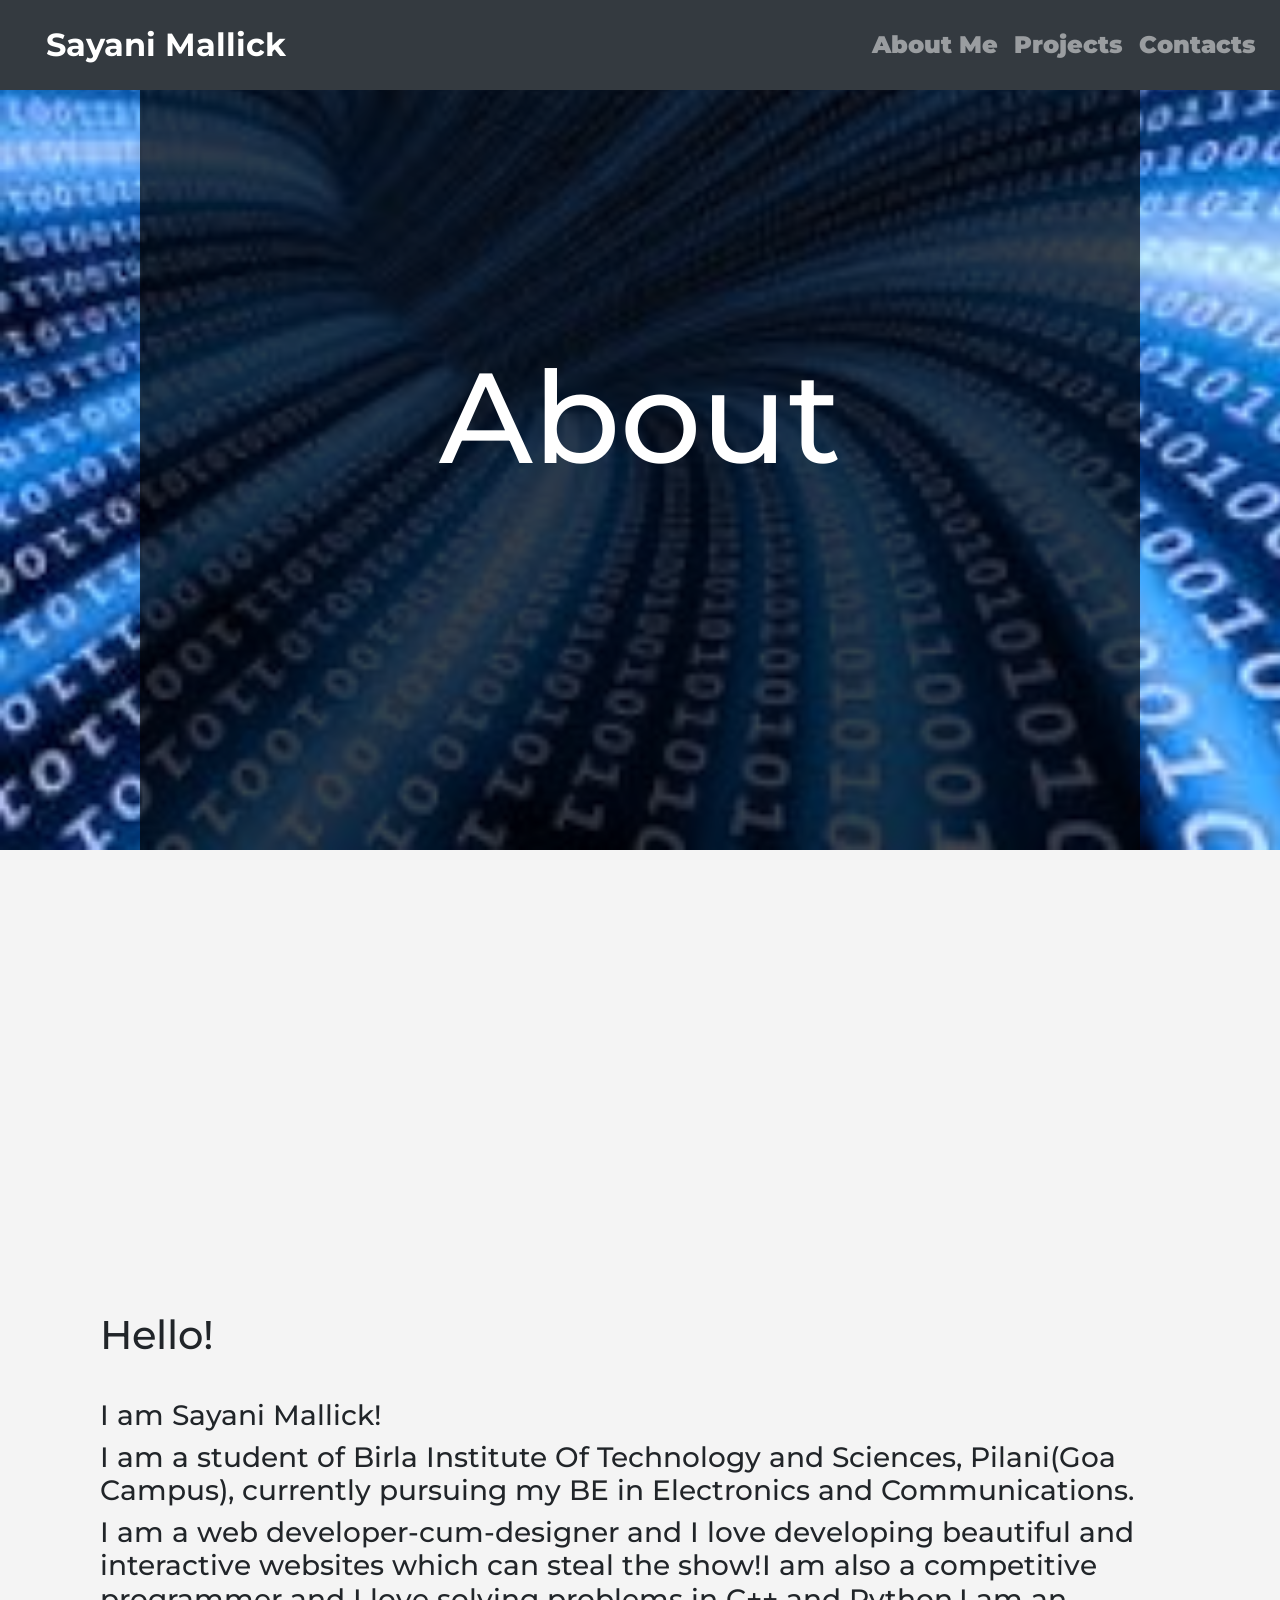
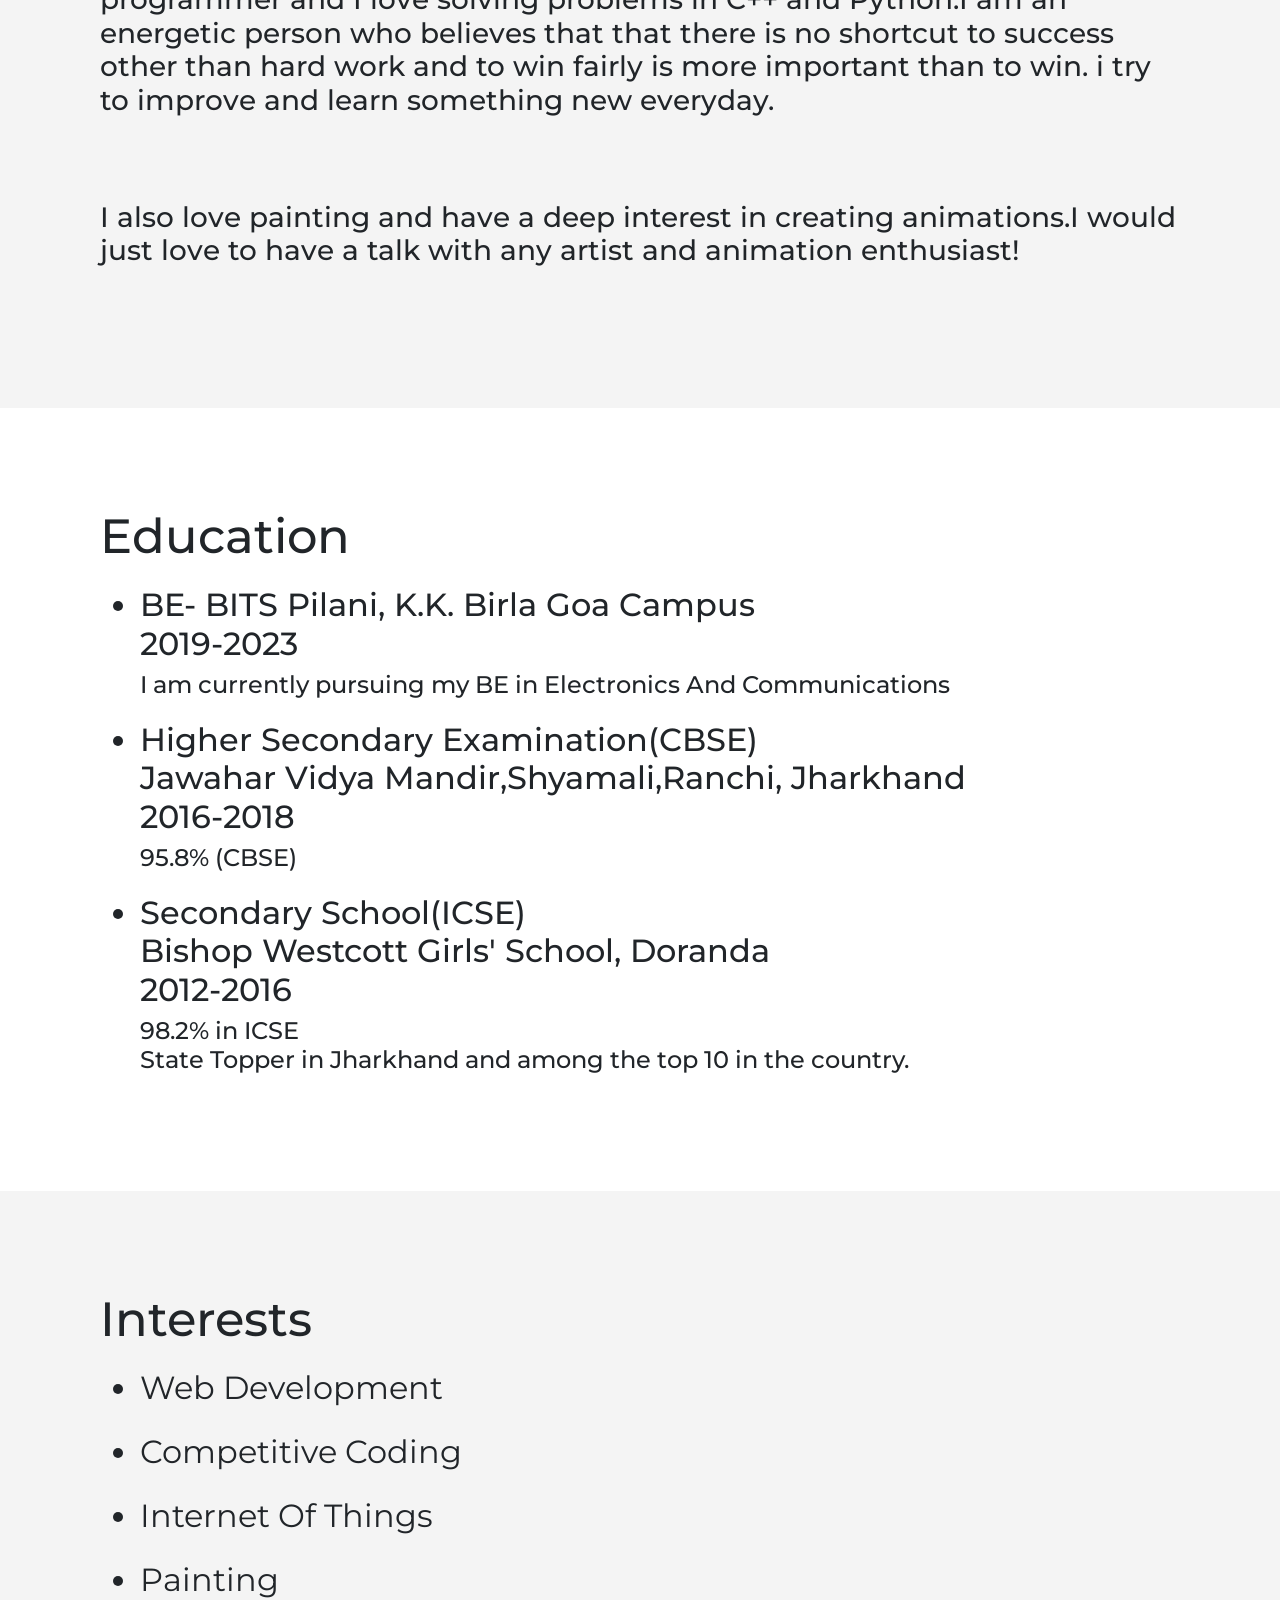
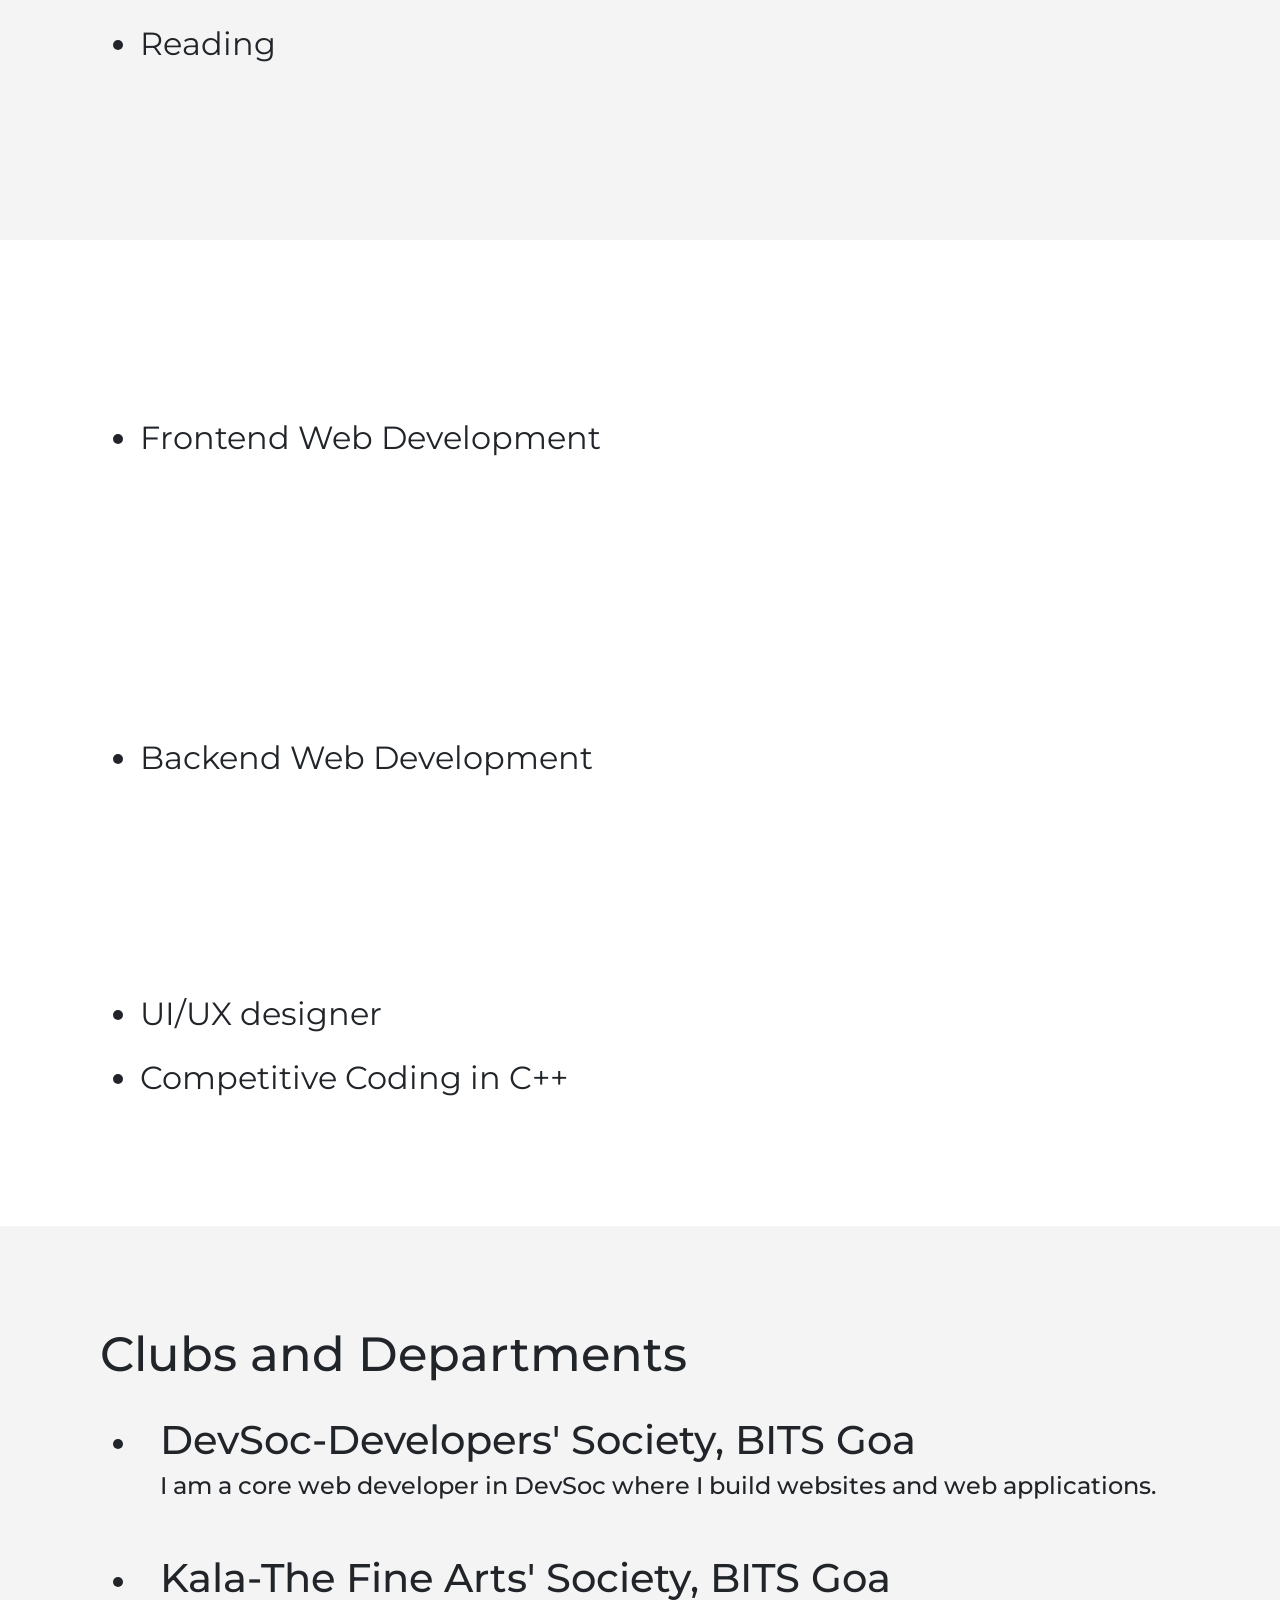
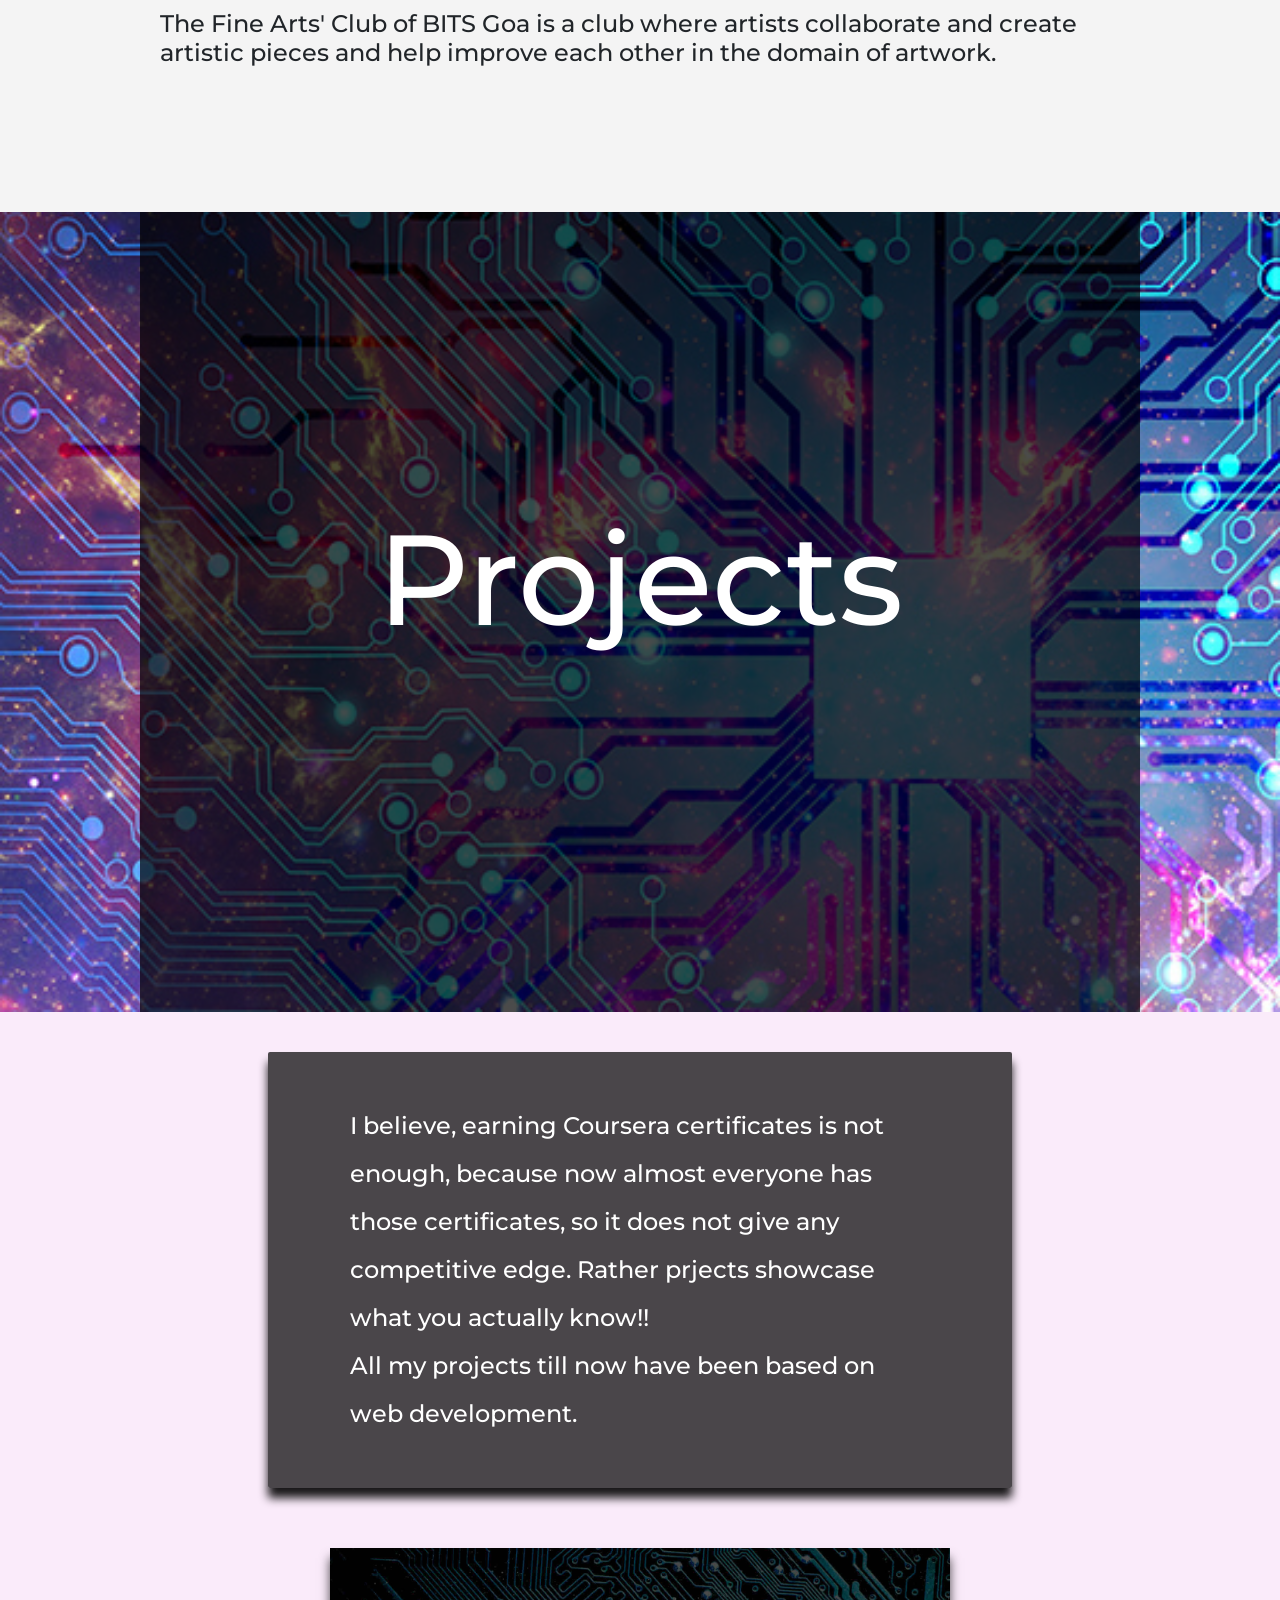
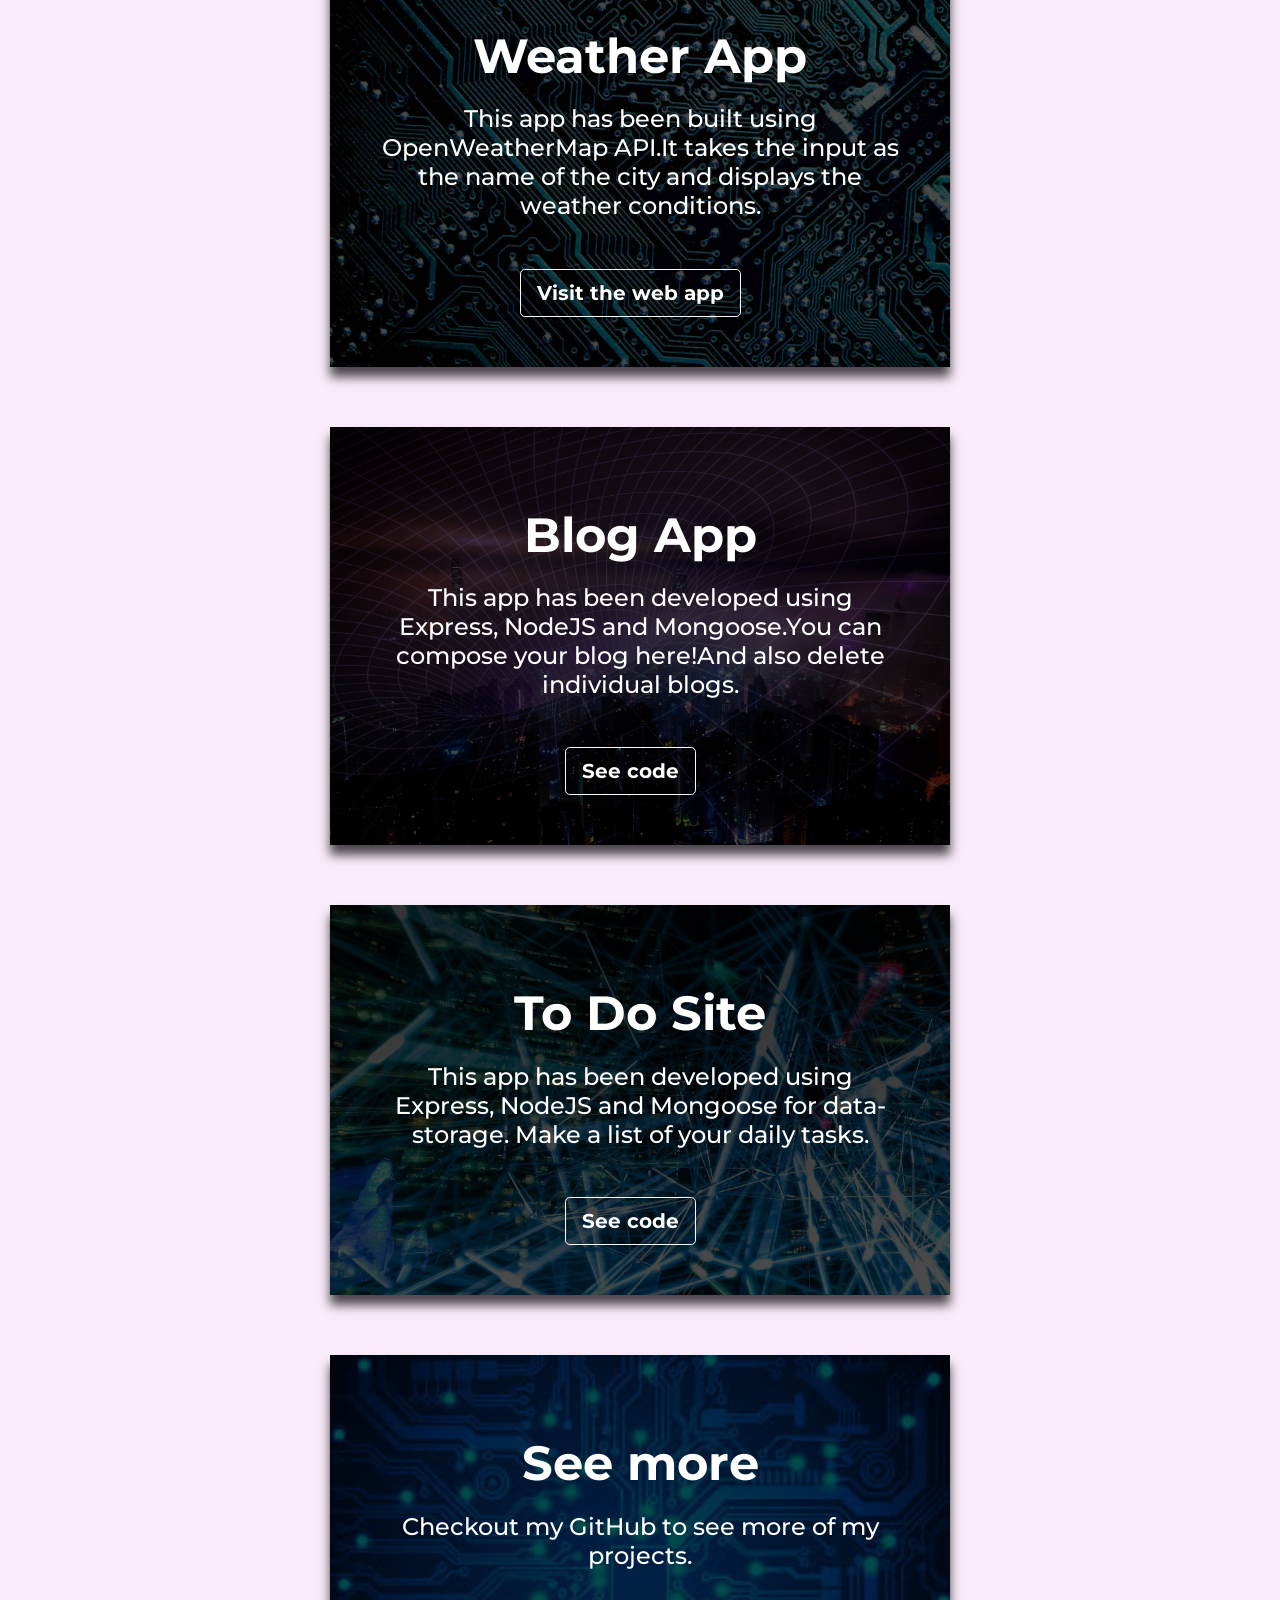
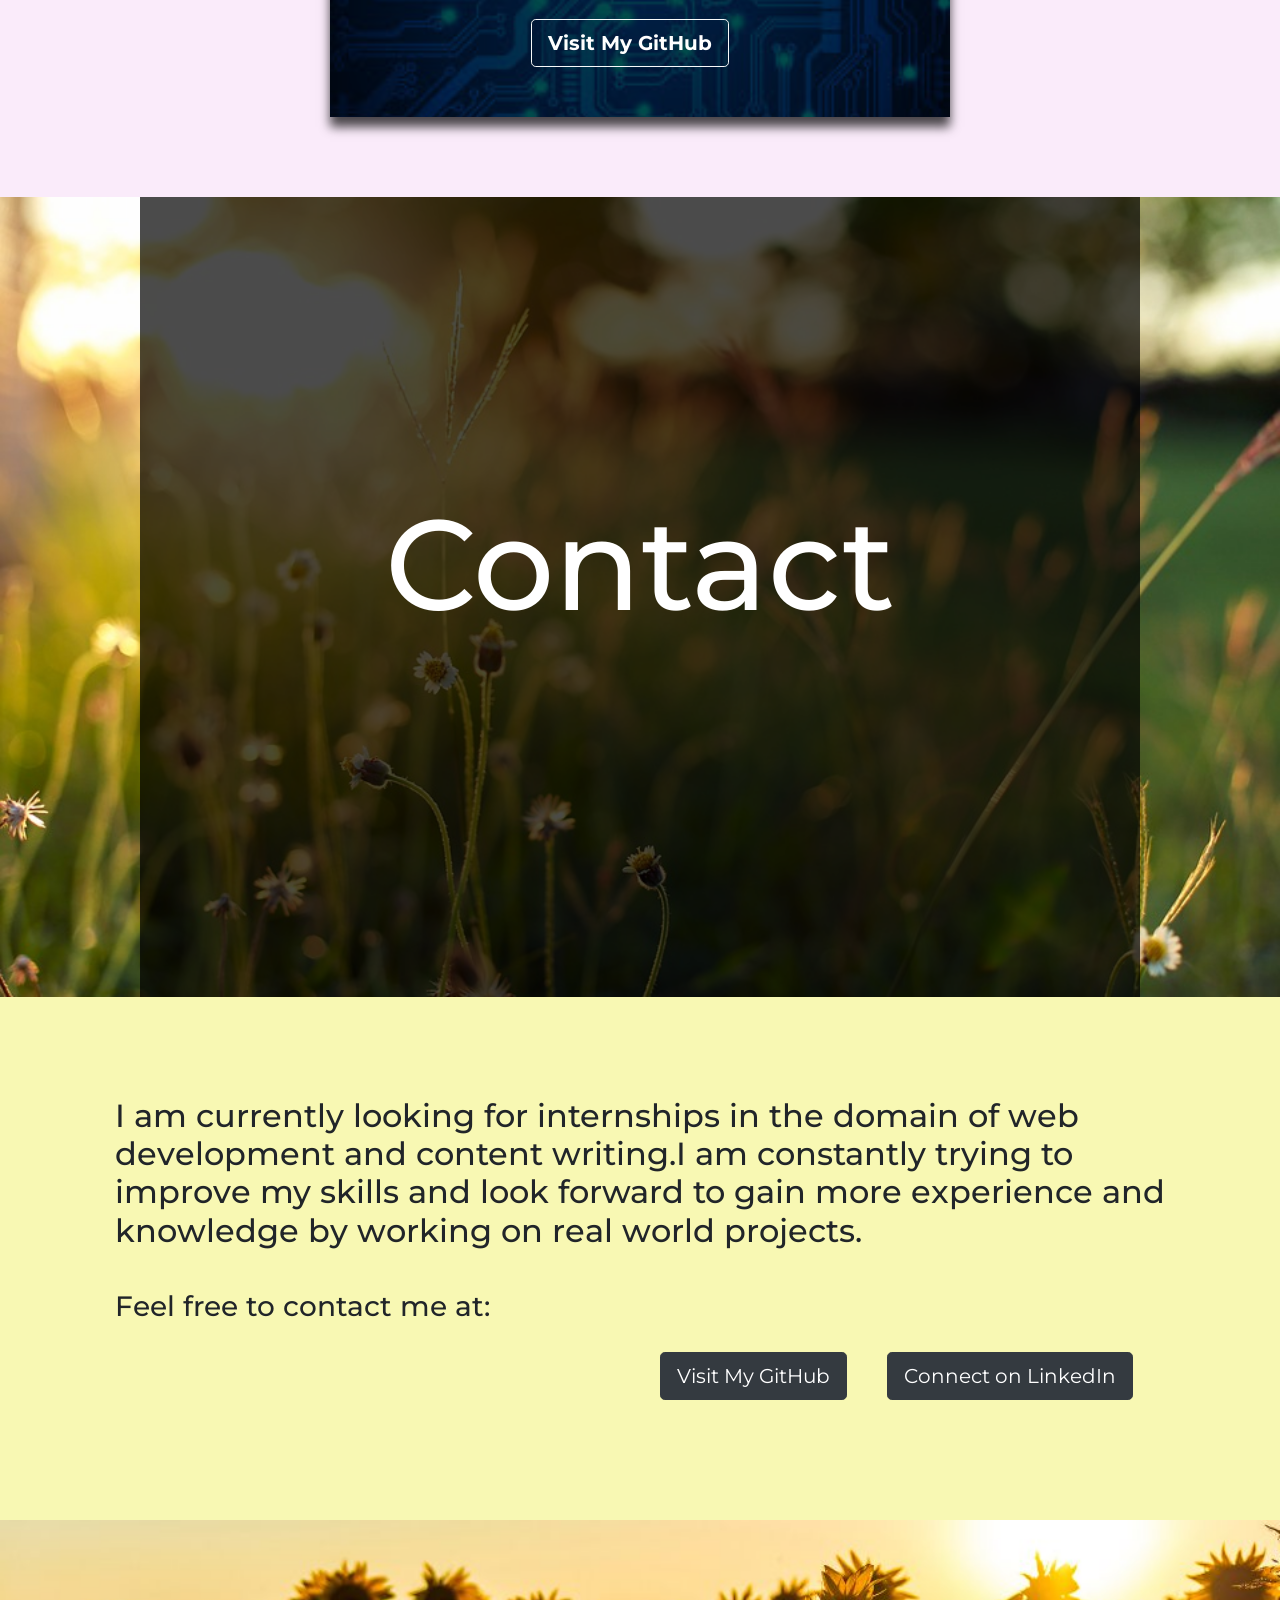
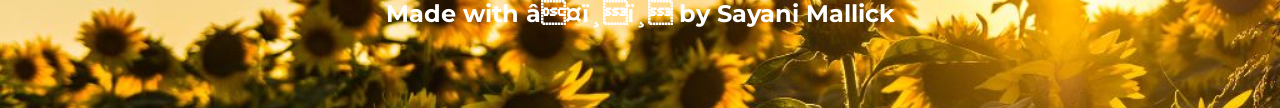
==== index.html @ 67937525 "Added changes" ====
<!DOCTYPE html>
<html>
    <head>
        <link href="https://fonts.googleapis.com/css2?family=Montserrat&display=swap" rel="stylesheet">
        <link rel="stylesheet" href="https://stackpath.bootstrapcdn.com/bootstrap/4.4.1/css/bootstrap.min.css" integrity="sha384-Vkoo8x4CGsO3+Hhxv8T/Q5PaXtkKtu6ug5TOeNV6gBiFeWPGFN9MuhOf23Q9Ifjh" crossorigin="anonymous">
      <!----  <link rel="stylesheet" href="https://maxcdn.bootstrapcdn.com/bootstrap/4.0.0/css/bootstrap.min.css" integrity="sha384-Gn5384xqQ1aoWXA+058RXPxPg6fy4IWvTNh0E263XmFcJlSAwiGgFAW/dAiS6JXm" crossorigin="anonymous">-->
      <link href="css/bootstrap.css" rel="stylesheet" />
      <link href="https://unpkg.com/aos@2.3.1/dist/aos.css" rel="stylesheet">
      <link href="css/rotating-card.css" rel="stylesheet" />
      <link href="https://netdna.bootstrapcdn.com/font-awesome/4.5.0/css/font-awesome.min.css" rel="stylesheet" />
 
      <link rel="stylesheet" type="text/css" href="css/styles2.css">

    </head>
    <body>
    
        <div class="container-fluid" id="na">          
      
            <nav class="navbar fixed-top navbar-expand-lg navbar-dark bg-dark">
      
              <a class="navbar-brand" href=""><strong><span class="head">Sayani Mallick</span> </strong></a>
      
              <button class="navbar-toggler" type="button" data-toggle="collapse" data-target="#navbarTogglerDemo02">
                  <span class="navbar-toggler-icon"></span>
              </button>
      
              <div class="collapse navbar-collapse" id="navbarTogglerDemo02">         
                <ul class="navbar-nav ml-auto">
                  <li class="nav-item">
                    <a class="nav-link" href="#coverPage1"><strong><span class="header">About Me</span></strong></a>
                  </li>
                 
                  <li class="nav-item">
                    <a class="nav-link" href="#coverPage2"><strong><span class="header">Projects</span></strong></a>
                  </li>
                  <li class="nav-item">
                    <a class="nav-link" href="#coverPage3"><strong><span class="header">Contacts</span></strong></a>
                  </li>
                 
                </ul>
      
              </div>
            </nav>
        </div>   
        
        <div class="container-fluid" id="coverPage1" style="background-image:url('images/vector.jpeg');background-size:cover ;"data-aos="fade-down" data-aos-duration="2000">
          <div class="container" id="top-page">
            <h1 class="pro">About</h1>
        </div>
        
        
        </div>
        <div id="aboutme" class="container-fluid" data-aos="fade-down" data-aos-duration="2000" style="background-color:#f4f4f4 ;">
          <img src="images/sayani.jpg" data-aos="flip-left" data-aos-duration="2000" style="padding-bottom:50px;">
          <h1 data-aos="fade-down" data-aos-duration="2000">Hello!</h1>
          <br>
          <h3 data-aos="fade-down" data-aos-duration="2000">I am Sayani Mallick!</h3>
          <h3 data-aos="fade-down" data-aos-duration="2000">I am a student of Birla Institute Of Technology and Sciences, Pilani(Goa Campus), currently pursuing my BE in Electronics and Communications.</h3> 
          <h3 data-aos="fade-down" data-aos-duration="2000">I am a web developer-cum-designer and I love developing beautiful and interactive websites which can steal the show!I am also a competitive programmer and I love solving problems in C++ and Python.I am an energetic person who believes that that there is no shortcut to success other than hard work and to win fairly is more important than to win. i try to improve and learn something new everyday. </h3>
          <h3 data-aos="fade-down" data-aos-duration="2000">I am currently improving upon my skills in ReactJS and also trying my hand at machine learning.</h3>
          <h3 data-aos="fade-down" data-aos-duration="2000">I also love painting and have a deep interest in creating animations.I would just love to have a talk with any artist and animation enthusiast!</h3>
          <br>
          
         
        </div>
        <div id="aboutme1" class="container-fluid">
          <h1 style="font-size: 3rem;" data-aos="fade-down" data-aos-duration="2000">Education</h1>
          <ul>
            <li data-aos="fade-down" data-aos-duration="2000"><h2>BE- BITS Pilani, K.K. Birla Goa Campus<br>2019-2023</h2><h4>I am currently pursuing my BE in Electronics And Communications</h4> </li>
            <li data-aos="fade-down" data-aos-duration="2000"><h2>Higher Secondary Examination(CBSE)<br>Jawahar Vidya Mandir,Shyamali,Ranchi, Jharkhand<br>2016-2018</h2><h4>95.8% (CBSE)</h4></li data-aos="fade-down" data-aos-duration="2000">
            <li data-aos="fade-down" data-aos-duration="2000"><h2>Secondary School(ICSE)<br>Bishop Westcott Girls' School, Doranda<br>2012-2016</h2><h4>98.2% in ICSE<br>State Topper in Jharkhand and among the top 10 in the country.</h4></li data-aos="fade-down" data-aos-duration="2000">
          </ul>
        </div>
        <div id="aboutme1" class="container-fluid" style="background-color: #f4f4f4;">
          <h1 style="font-size: 3rem;" data-aos="fade-down" data-aos-duration="2000">Interests</h1>
          <ul>
            <li data-aos="fade-down" data-aos-duration="2000">Web Development</li>
            <li data-aos="fade-down" data-aos-duration="2000">Competitive Coding</li>
            <li data-aos="fade-down" data-aos-duration="2000">Internet Of Things</li>
            <li data-aos="fade-down" data-aos-duration="2000">Painting</li>
            <li data-aos="fade-down" data-aos-duration="2000">Reading</li>            
          </ul>
          <div class="row">
            <button class="btn btn-lg btn-outline-dark" data-aos="flip-left" data-aos-duration="2000"><a href="images/resume.pdf" id="link1">See Resume</a></button>            
            <button class="btn btn-lg btn-dark" data-aos="flip-right" data-aos-duration="2000"><a href="home.html" id="link">Visit my Art Website</a></button>
          </div>
        </div>
        <div id="aboutme1" class="container-fluid" data-aos="fade-down" data-aos-duration="2000" >
          <h1 style="font-size: 3rem;" data-aos="fade-down" data-aos-duration="2000">Skills</h1>
            <ul>
              <li data-aos="fade-down" data-aos-duration="2000">Frontend Web Development</li>
              <ul>
                <li data-aos="flip-left" data-aos-duration="2000">HTML</li>
                <li data-aos="flip-left" data-aos-duration="2000">CSS</li>
                <li data-aos="flip-left" data-aos-duration="2000">JavaScript</li>
                <li data-aos="flip-left" data-aos-duration="2000">React</li>
              </ul>
              <li data-aos="fade-down" data-aos-duration="2000">Backend Web Development</lidata-aos="fade-down" data-aos-duration="2000">
              <ul>
                <li data-aos="flip-left" data-aos-duration="2000">Express</li>
                <li data-aos="flip-left" data-aos-duration="2000">NodeJS</li>
                <li data-aos="flip-left" data-aos-duration="2000">MongoDB and Mongoose</li>
              </ul>
              <li data-aos="fade-down" data-aos-duration="2000">UI/UX designer</li>
              <li data-aos="fade-down" data-aos-duration="2000">Competitive Coding in C++</li>
            </ul>
        </div>
        <div id="aboutme1" class="container-fluid" style="background-color: #f4f4f4;">
          <h1 style="font-size: 3rem;" data-aos="fade-down" data-aos-duration="2000" >Clubs and Departments</h1>
          <ul>
            <li data-aos="fade-down" data-aos-duration="2000" style="padding:20px;"><h1>DevSoc-Developers' Society, BITS Goa</h1>
              <h4>I am a core web developer in DevSoc where I build websites and web applications. </h4>
            </li>
            <li data-aos="fade-down" data-aos-duration="2000" style="padding:20px;"><h1>Kala-The Fine Arts' Society, BITS Goa</h1>
              <h4>The Fine Arts' Club of BITS Goa is a club where artists collaborate and create artistic pieces and help improve each other in the domain of artwork. </h4>
            </li>
            
          </ul>

        </div>
       
        <div class="container-fluid" id="coverPage2" style="background-image: url('images/Technical-Expertise11.jpg'); background-size: cover;" data-aos="fade-down" data-aos-duration="2000">
            <div class="container" id="top-page">
                <h1 class="pro">Projects</h1>
            </div>
        </div>
        <div class="container-fluid" style="background-color:rgba(245, 215, 245,0.5);margin: 0 auto;padding:20px">
          <div class="container" id="desc" data-aos="fade-down" data-aos-duration="2000">
            <h4 class="desc1">I believe, earning Coursera certificates is not enough, because now almost everyone has those certificates, so it does not give any competitive edge. Rather prjects showcase what you actually know!! <br>All my projects till now have been based on web development.</h4>
            
        </div>
        <div class="webApp1" style="background-image: url('images/webImage.jpg');background-size: cover;" data-aos="fade-down" data-aos-duration="2000">
            <div class="cover">
            <h2 class="title">Weather App</h2>
            <h4>This app has been built using OpenWeatherMap API.It takes the input as the name of the city and displays the weather conditions.</h4>
            <div class="btn btn-lg btn-outline-light" id="but"><strong><a href="https://radiant-wildwood-86842.herokuapp.com/" id="link">Visit the web app</a></strong></div>
            </div>
        </div>
        <div class="webApp2" style="background-image: url('images/webImage2.jpg');background-size: cover;"  data-aos="fade-down" data-aos-duration="2000">
            <div class="cover">
            <h2 class="title">Blog App</h2>
            <h4>This app has been developed using Express, NodeJS and Mongoose.You can compose your blog here!And also delete individual blogs.</h4>
            <div class="btn btn-lg btn-outline-light" id="but"><strong><a href="https://github.com/SAY-droid427/BlogsApp" id="link">See code</a></strong></div>
            </div>
        </div>
        <div class="webApp3" style="background-image: url('images/webImage3.jpg');background-size: cover;" data-aos="fade-down" data-aos-duration="2000">
            <div class="cover">
            <h2 class="title">To Do Site</h2>
            <h4>This app has been developed using Express, NodeJS and Mongoose for data-storage. Make a list of your daily tasks.</h4>
            <div class="btn btn-lg btn-outline-light" id="but"><strong><a href="https://github.com/SAY-droid427/toDoList" id="link">See code</a></strong></div>
            </div>
        </div>
        <div class="webApp4" style="background-image: url('images/webImage4.jpeg');background-size: cover;"  data-aos="fade-down" data-aos-duration="2000">
            <div class="cover">
            <h2 class="title">See more</h2>
            <h4>Checkout my GitHub to see more of my projects.</h4>
            <div class="btn btn-lg btn-outline-light" id="but"><strong><a href="https://github.com/SAY-droid427" id="link">Visit My GitHub</a></strong></div>            
            </div>
        </div>
        </div>
        <div class="container-fluid" id="coverPage3" style="background-image: url('images/sunshine.jpg'); background-size: cover;" data-aos="fade-down" data-aos-duration="2000">
          <div class="container" id="top-page">
            <h1 class="pro">Contact</h1>            
            
        </div>
        </div>
        <div class="container-fluid" style="background-color:rgb(248, 248, 179);" data-aos="fade-down" data-aos-duration="2000">
          <div id="aboutme">
            <h2 data-aos="fade-down" data-aos-duration="2000">I am currently looking for internships in the domain of web development and content writing.I am constantly trying to improve my skills and look forward to gain more experience and knowledge by working on real world projects.</h2>
            <br>
            <h3>Feel free to contact me at:</h3>
            <div class="row">
              <div class="col-12 col-sm-6">
                <h4 data-aos="flip-left" data-aos-duration="2000">sayanimallick369@gmail.com</h4>
                <h4 data-aos="flip-left" data-aos-duration="2000">f20190218@goa.bits-pilani.ac.in</h4>
              </div>
              
              <div class="col-12 col-sm-6">
                <div class="row">
                  <button type="button" class="btn btn-lg btn-dark" style="margin:20px" id="link"><a href="https://github.com/SAY-droid427" id="link">Visit My GitHub</a></button>
                  <button type="button" class="btn btn-lg btn-dark" style="margin:20px" id="link"><a href="https://www.linkedin.com/in/sayani-mallick-80825018b" id="link">Connect on LinkedIn </a></button>
                </div>
              </div>
            </div>
              
              
          </div>
        </div>
        
        <footer class="footer" style="background-image: url('images/sun.jpeg');background-size:cover; ">
       

          Made with ❤️️ by Sayani Mallick 
        </footer>
        <script src="https://code.jquery.com/jquery-3.4.1.slim.min.js" integrity="sha384-J6qa4849blE2+poT4WnyKhv5vZF5SrPo0iEjwBvKU7imGFAV0wwj1yYfoRSJoZ+n" crossorigin="anonymous"></script>
        <script src="https://cdn.jsdelivr.net/npm/popper.js@1.16.0/dist/umd/popper.min.js" integrity="sha384-Q6E9RHvbIyZFJoft+2mJbHaEWldlvI9IOYy5n3zV9zzTtmI3UksdQRVvoxMfooAo" crossorigin="anonymous"></script>
        <script src="https://stackpath.bootstrapcdn.com/bootstrap/4.4.1/js/bootstrap.min.js" integrity="sha384-wfSDF2E50Y2D1uUdj0O3uMBJnjuUD4Ih7YwaYd1iqfktj0Uod8GCExl3Og8ifwB6" crossorigin="anonymous"></script>
    
        <script src="https://unpkg.com/aos@2.3.1/dist/aos.js"></script>
        <script>
            AOS.init();
          </script>    
        </body>
        
    </body>
</html>
---- css/styles2.css ----
.box
{
    padding:30px;
    margin:60px 5px 10px 0;
    text-align: left;
}

#Me{
    margin:0 auto;
    padding-top:40px;
}
body{
    font-family: 'Montserrat', sans-serif;
    line-height: 2;  

}
#na{
    margin-bottom:50px;
}
.header
{
    font-weight: bolder;
    font-size: 3rem;
    margin-bottom: 20px;
    line-height: 2;
}
.para{
    font-weight: bold;
    line-height:2;
    line-height: 2;
}
.img-responsive{
    margin:40px;
    height:400px;
    width:100%;   
    
}
#pics{
    text-align: center;
}
#carouselExampleControls{
    text-align: center;
     width:50%;
     max-height: 400px;
}
#pic{
    text-align:center;
    padding:30px;
}
#colored{
    background-color: rgb(236, 138, 99);
   
}
.head{
    padding:30px;
    font-weight: bold;
    margin-top:30px;
    text-align: center;
}
.im{
    height:50px;
    width:50px;
    border-radius: 100%;
}
.testimonial-text{
    color:white;
    text-align: center;
    line-height: 2;;
}
#extra
{
    text-align:center;
    margin-top:0 auto;
    display:inline-block;
    border-radius: 100%;   
    height:400px;
    width:400px;
    padding-bottom: 30px;;
    
}
.iconsa{
    margin:30px;
    font-weight: bold;
    color:gray;
    text-align: center;
}
#quotes{
    height:400px;
    
    margin:0 auto;
}
.quote{
    color:white;
    font-weight:bold ;
    font-size:4rem;
    position: absolute;
    top:100px;
    padding:50px;
}
.aboutArt{
    color:black;
    margin:30px;   
    line-height: 1.8;
    padding-bottom: 30px;
    
}

#gallery{
    position: relative;
}
.pic1{
    position: absolute;
    left:200px;
   
}
.pic2{
    
    position: absolute;
    top:200px;
    right:400px;
}
.pic3{
    position: absolute;
    left:200px;
    
}
@media only screen and (min-width: 400px)
{
    .head{
        font-size: 2rem;
    }
    .header{
        font-size: 1.5rem;
    }
    #coverPage{
        height:600px;
        margin:0 auto;
    }
    #top-page{
        height:600px;
        width:80%;
        margin:0 auto;
        background-color: rgba(0,0,0,0.7);
    }
    
  
}
#coverPage1{
    height:800px;
    margin:0 auto;
}
#coverPage2{
    height:800px;
    margin:0 auto;
}
#coverPage3{
    height:800px;
    margin:0 auto;
}

#top-page{
    height:800px;
    width:80%;
    margin:0 auto;
    background-color: rgba(0,0,0,0.7);
    text-align: center;
    
}
#top-page:hover{
    height:800px;
    width:90%;
    margin:0 auto;
    background-color: rgba(0,0,0,0.8);
    text-align: center;
    
}

.pro{

    color:white;
    font-size: 8rem;
    margin: 0 auto;
    display: inline-block;   
    margin-top: 30%; 
    transition:ease-in-out 0.6s;
}
.drawing{
    text-align: center;
    height:300px;
    width:200px;
    position: absolute;
    top:10%;
    left:40%;
    border:20px black;
}
#desc{
    margin-top:20px;
   
    width:60%;
    background-color:rgba(0,0,0,0.7);
    border-radius: 2px;;
    padding: 50px;
    color: white;
    box-shadow: 0 10px 10px 0 rgba(0,0,0,0.9);
}
.desc1{
    margin:0 auto;
    width:90%;
    line-height: 2;
}
.webApp1{
    
    text-align:center;
    margin:60px auto;
    width:50%;
}
.webApp2{
    text-align:center;
    margin:60px auto;
    width:50%;
}
.title{
    font-size: 3rem;
    font-weight: bold;
    margin-top:30px;
    margin-bottom: 20px;

}
.cover{
    background-color: rgba(0,0,0,0.7);
    width:100%;
    height: 100%;
    padding:50px;
    color:white;
    box-shadow: 0 10px 10px 0 rgba(0,0,0,0.7);
}
#but{
    margin-top:40px;
    margin-right: 20px;
}
.webApp3{
    text-align:center;
    margin:60px auto;
    width:50%;
}
.webApp4
{
    text-align:center;
    margin:60px auto;
    width:50%;
}
.webApp1:hover{
    width:70%;
    
}
.webApp2:hover{
    width:70%;
   
}
.webApp3:hover{
    width:70%;
    
}
.webApp4:hover{
    width: 70%;
   
}
#link{
    color:white;
    text-decoration: no underline;
}
#link:hover{
    color:black;
    background-color: white;
    text-decoration: no underline;
}
.footer{
    text-align: center;
    font-size: 1.5rem;
    font-weight:bolder;
    color:white;
    padding:70px;
    margin:auto;
}
#aboutme{  
    width:100%;
    padding:100px;
}
#aboutme1{
    padding:100px;
    width:100%;
    font-size: 2rem;;
}
#link1{
    color:black;
    text-decoration: no underline;
}
#link1:hover{
    color:white;
    text-decoration: no underline;
}
.icons{
    height:40px;
    width:40px;
    margin:10px;
   
}
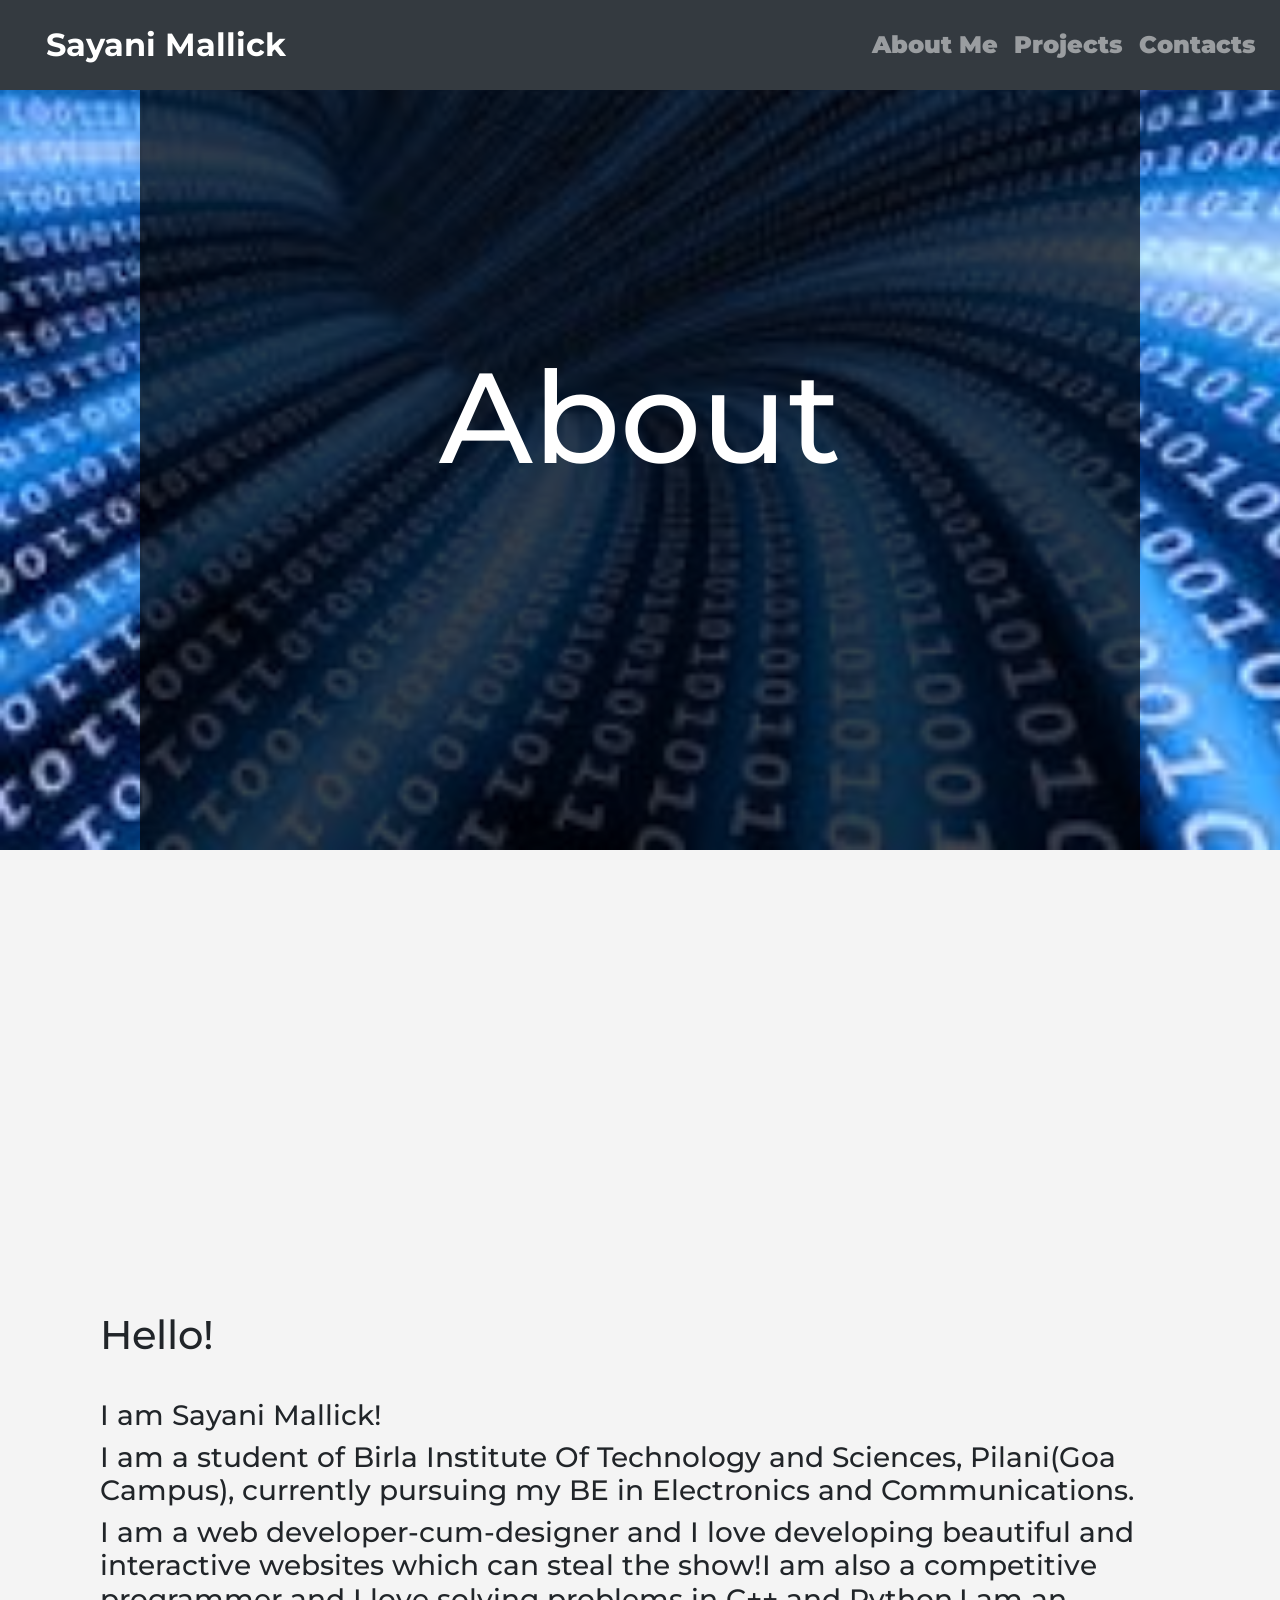
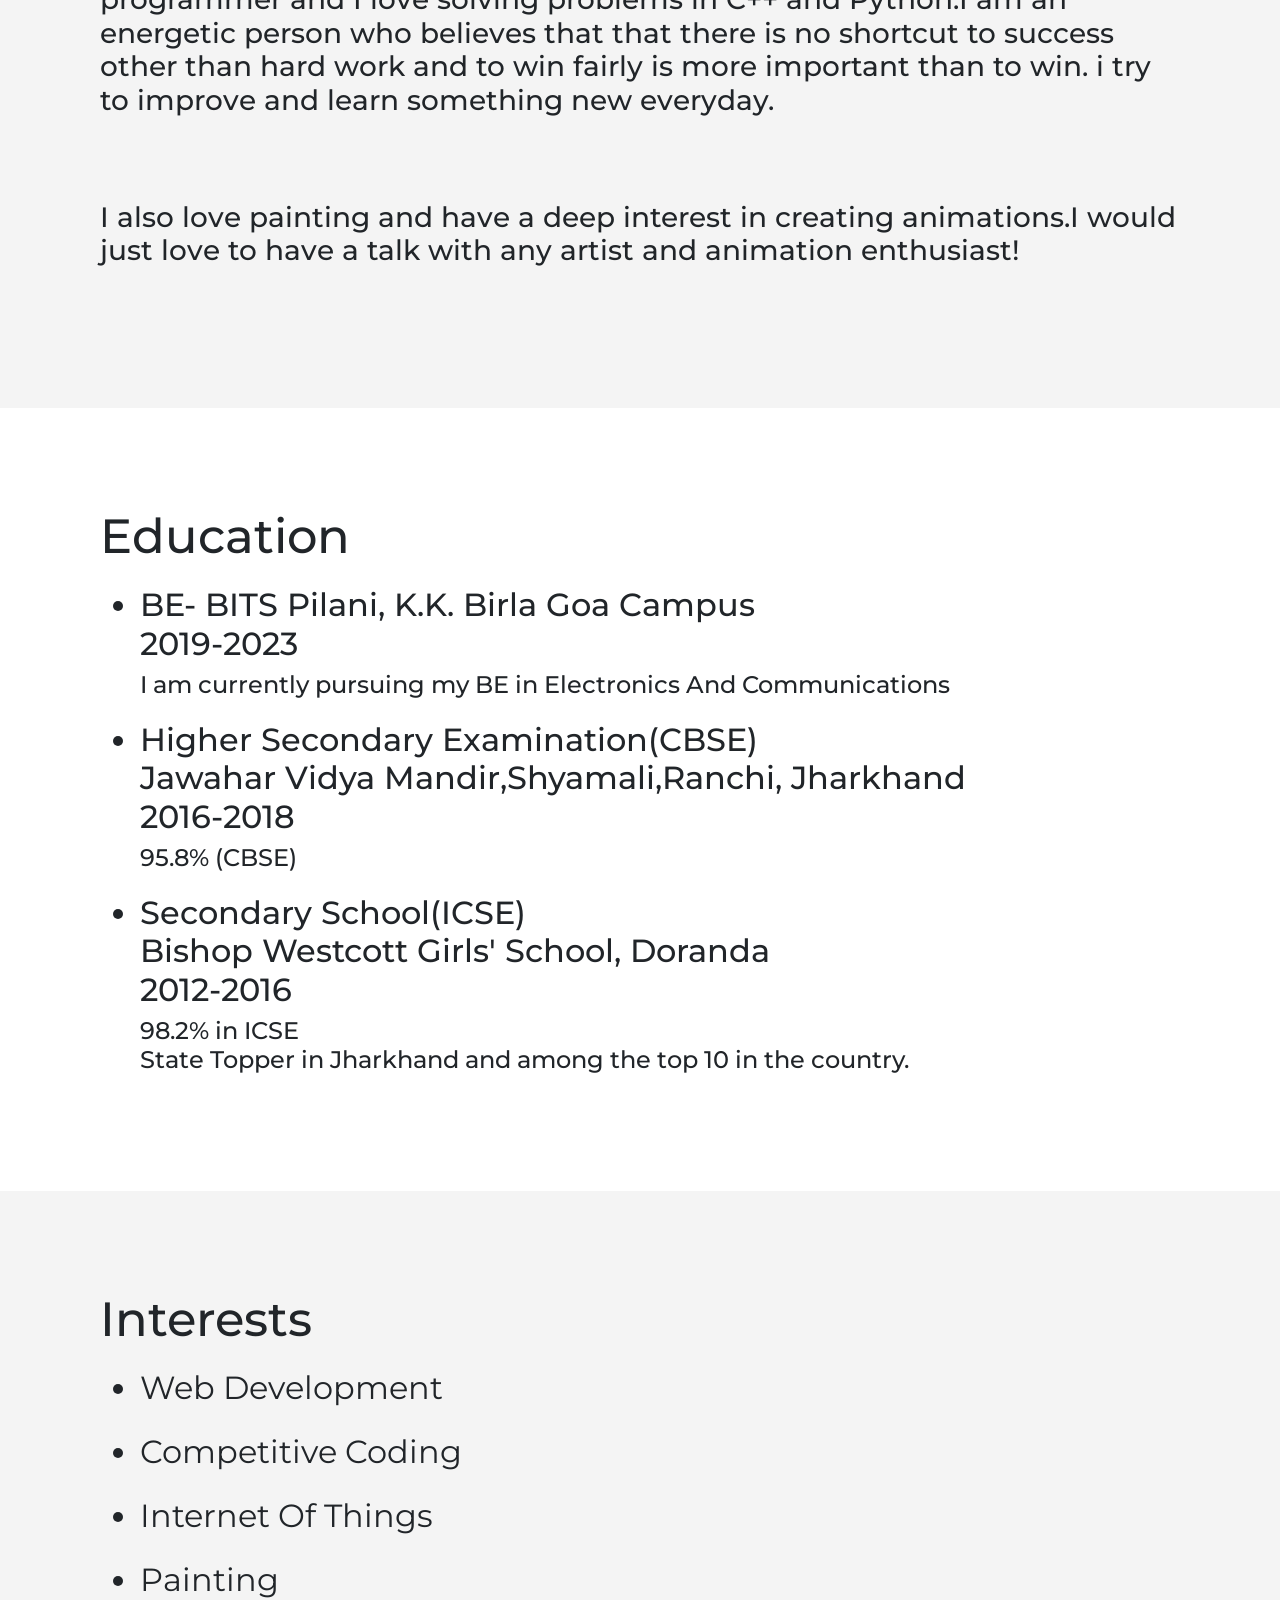
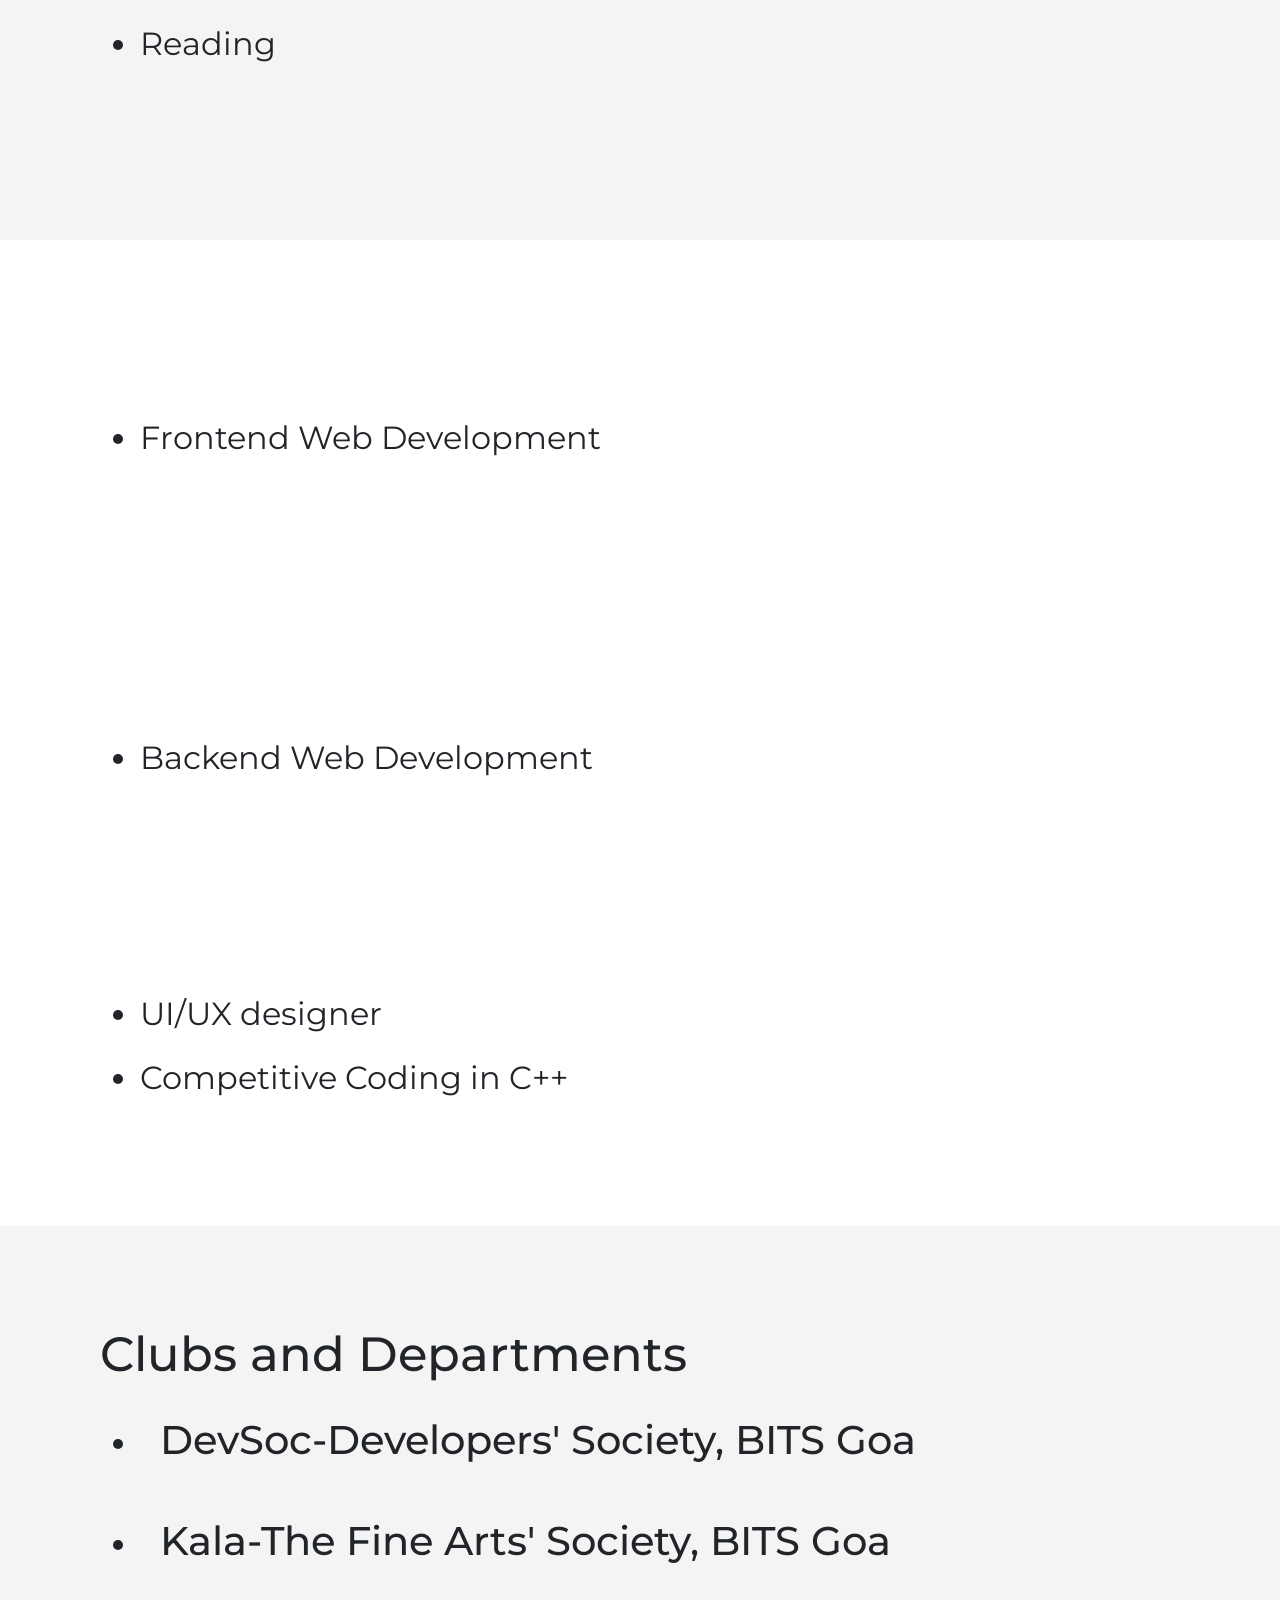
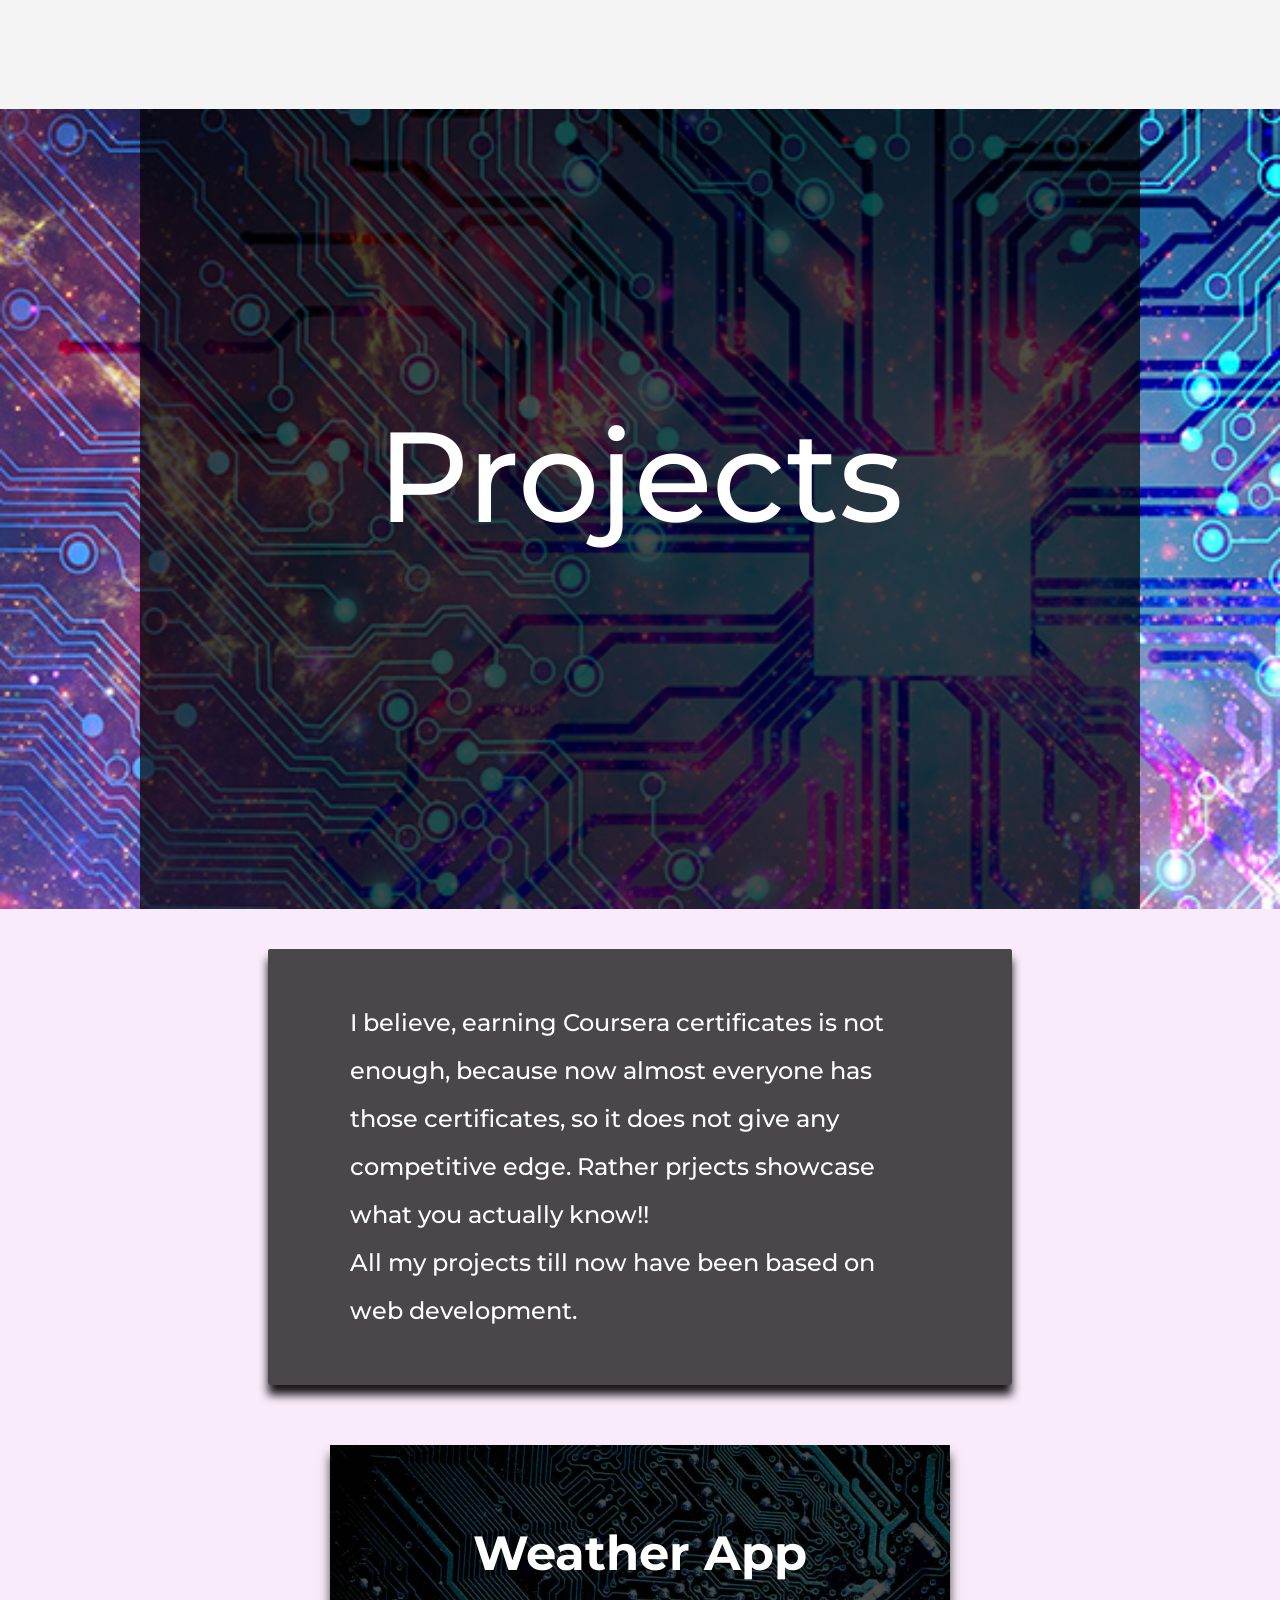
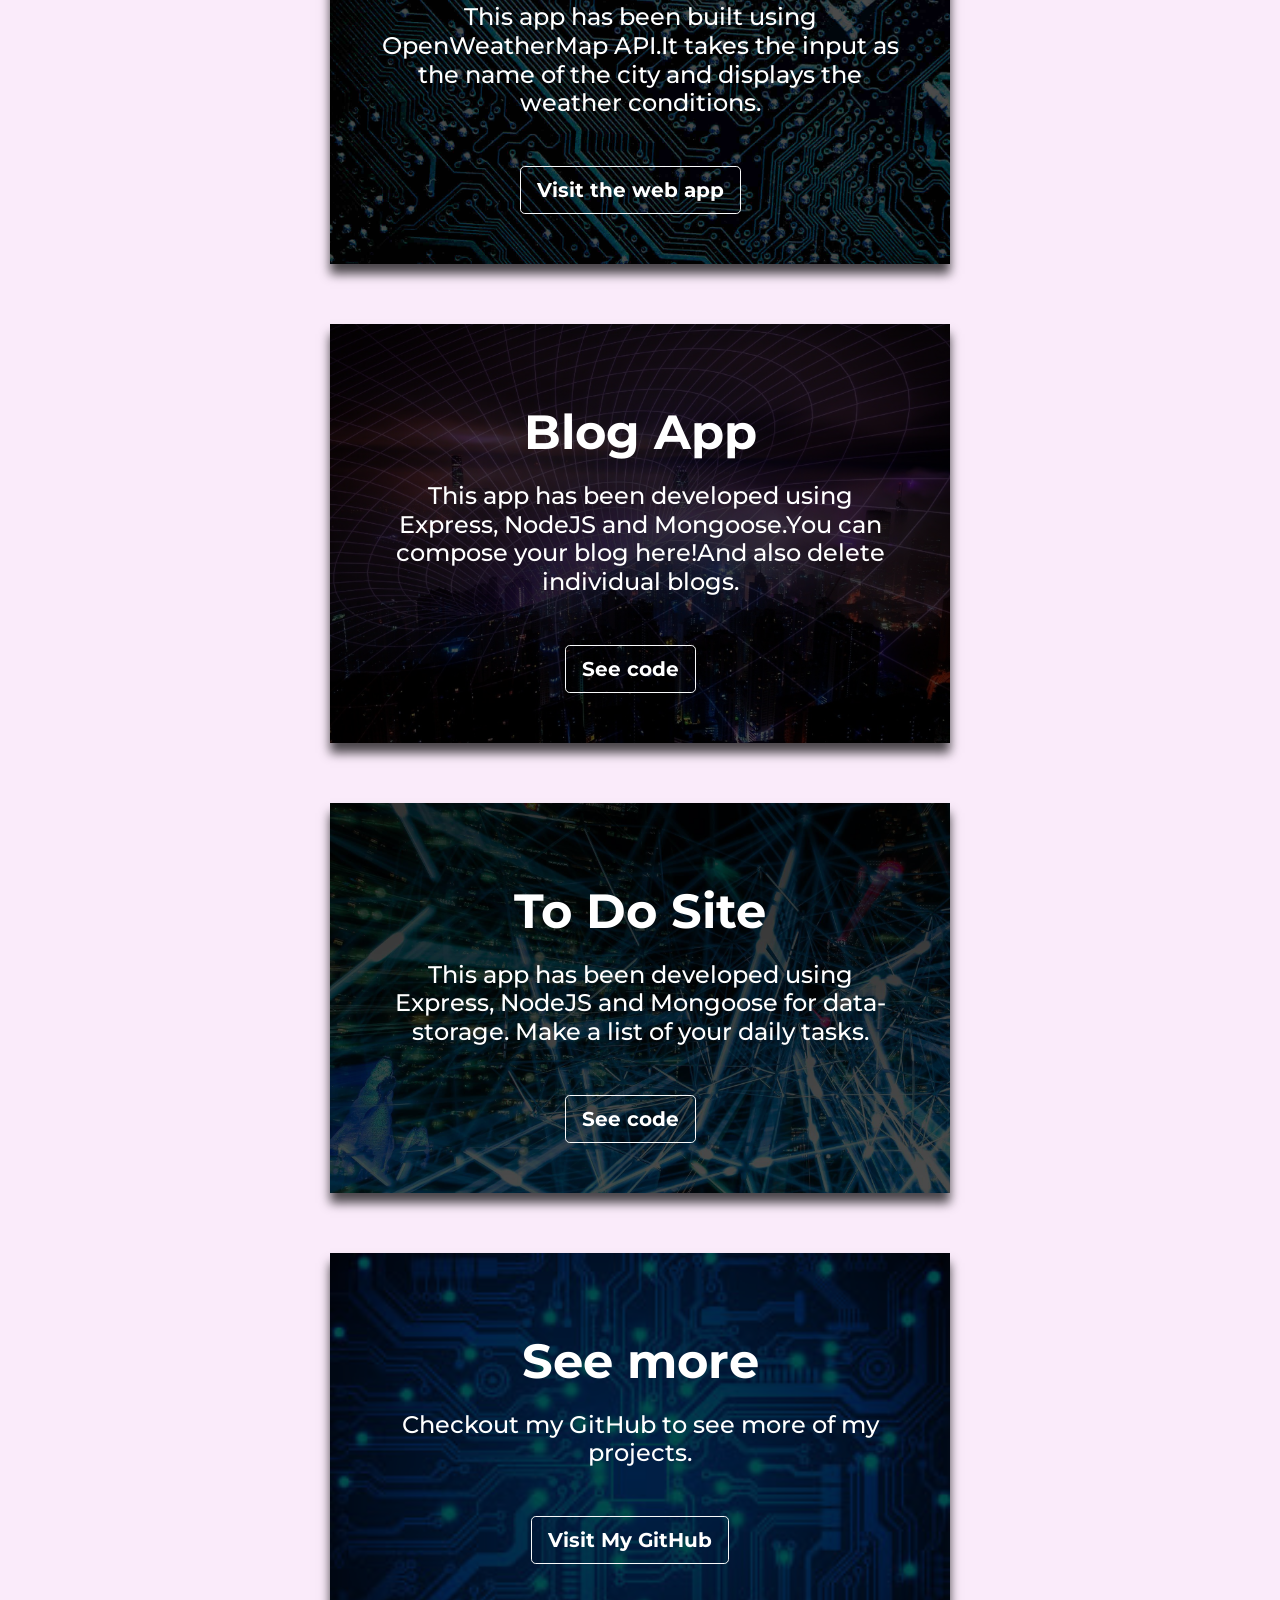
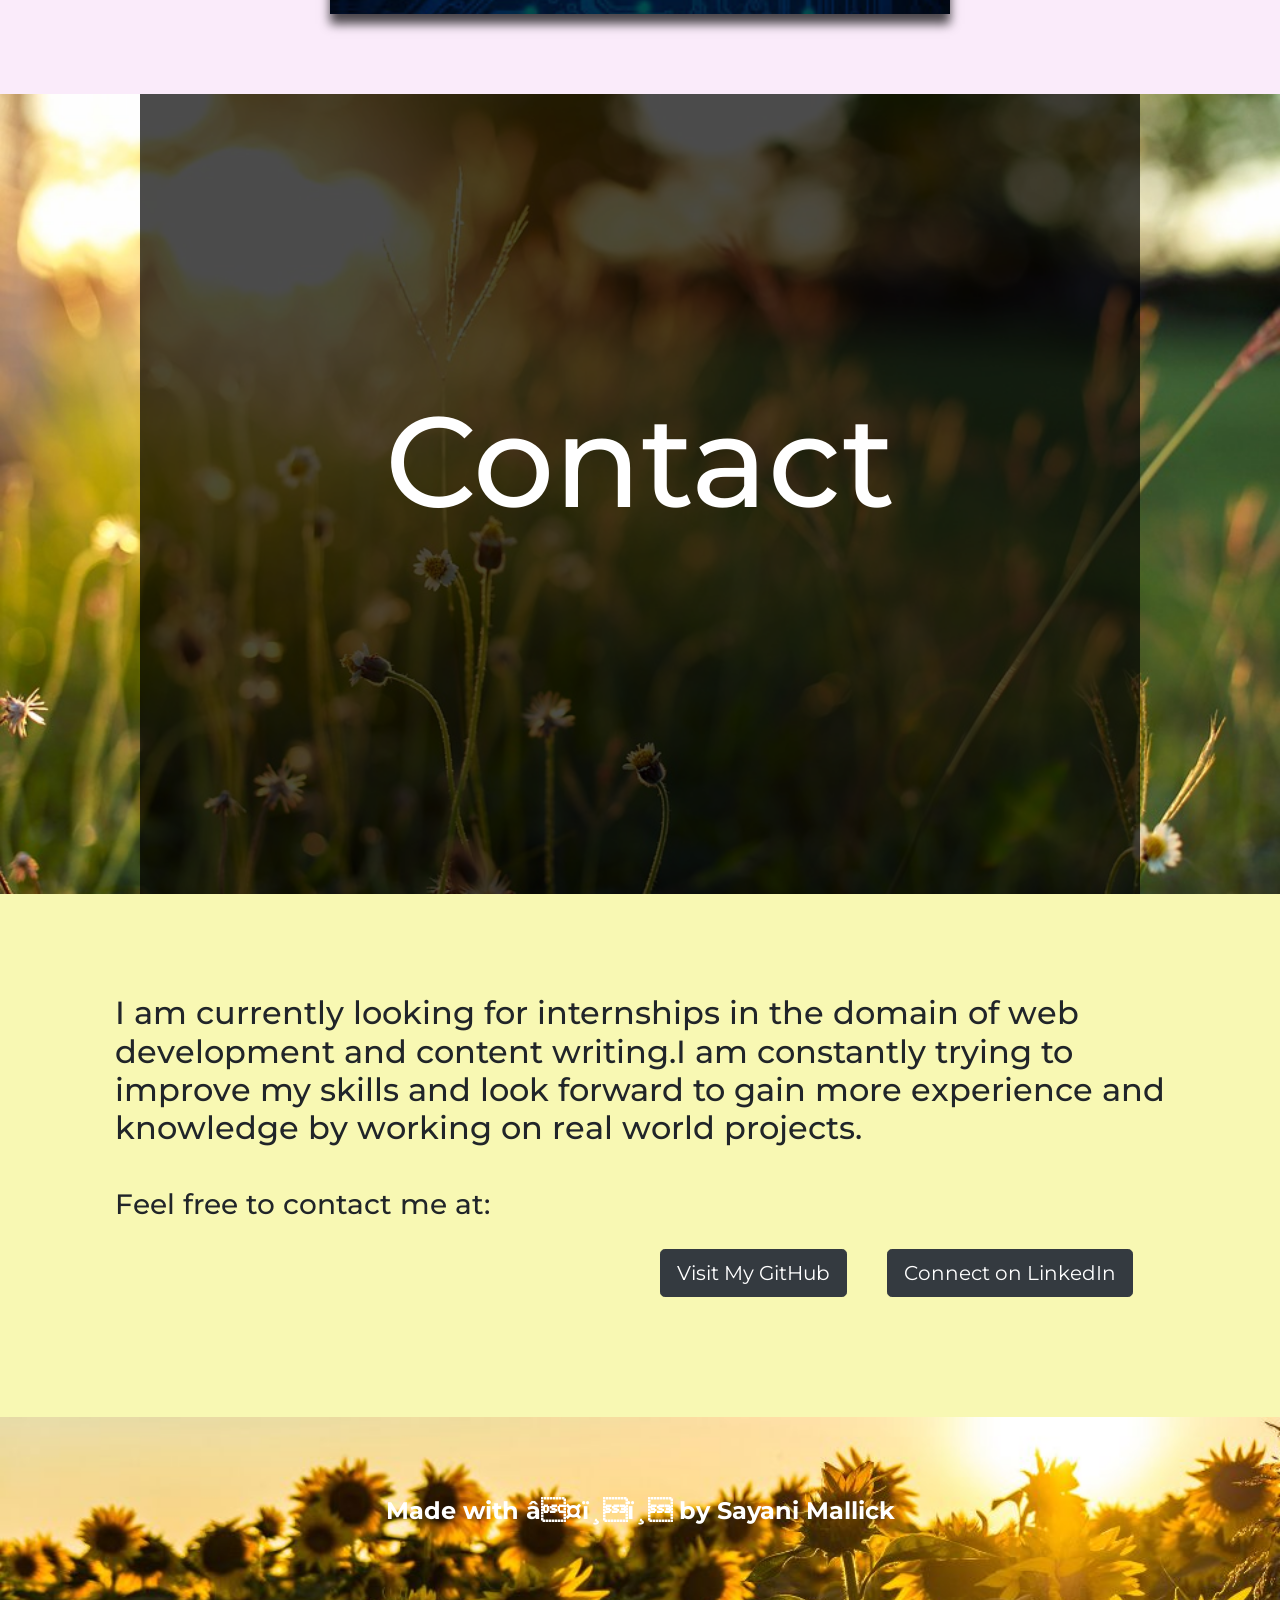
==== commit 50f5cb3c: "Changes" ====
--- a/index.html
+++ b/index.html
@@ -109,10 +109,8 @@
           <h1 style="font-size: 3rem;" data-aos="fade-down" data-aos-duration="2000" >Clubs and Departments</h1>
           <ul>
             <li data-aos="fade-down" data-aos-duration="2000" style="padding:20px;"><h1>DevSoc-Developers' Society, BITS Goa</h1>
-              <h4>I am a core web developer in DevSoc where I build websites and web applications. </h4>
             </li>
             <li data-aos="fade-down" data-aos-duration="2000" style="padding:20px;"><h1>Kala-The Fine Arts' Society, BITS Goa</h1>
-              <h4>The Fine Arts' Club of BITS Goa is a club where artists collaborate and create artistic pieces and help improve each other in the domain of artwork. </h4>
             </li>
             
           </ul>
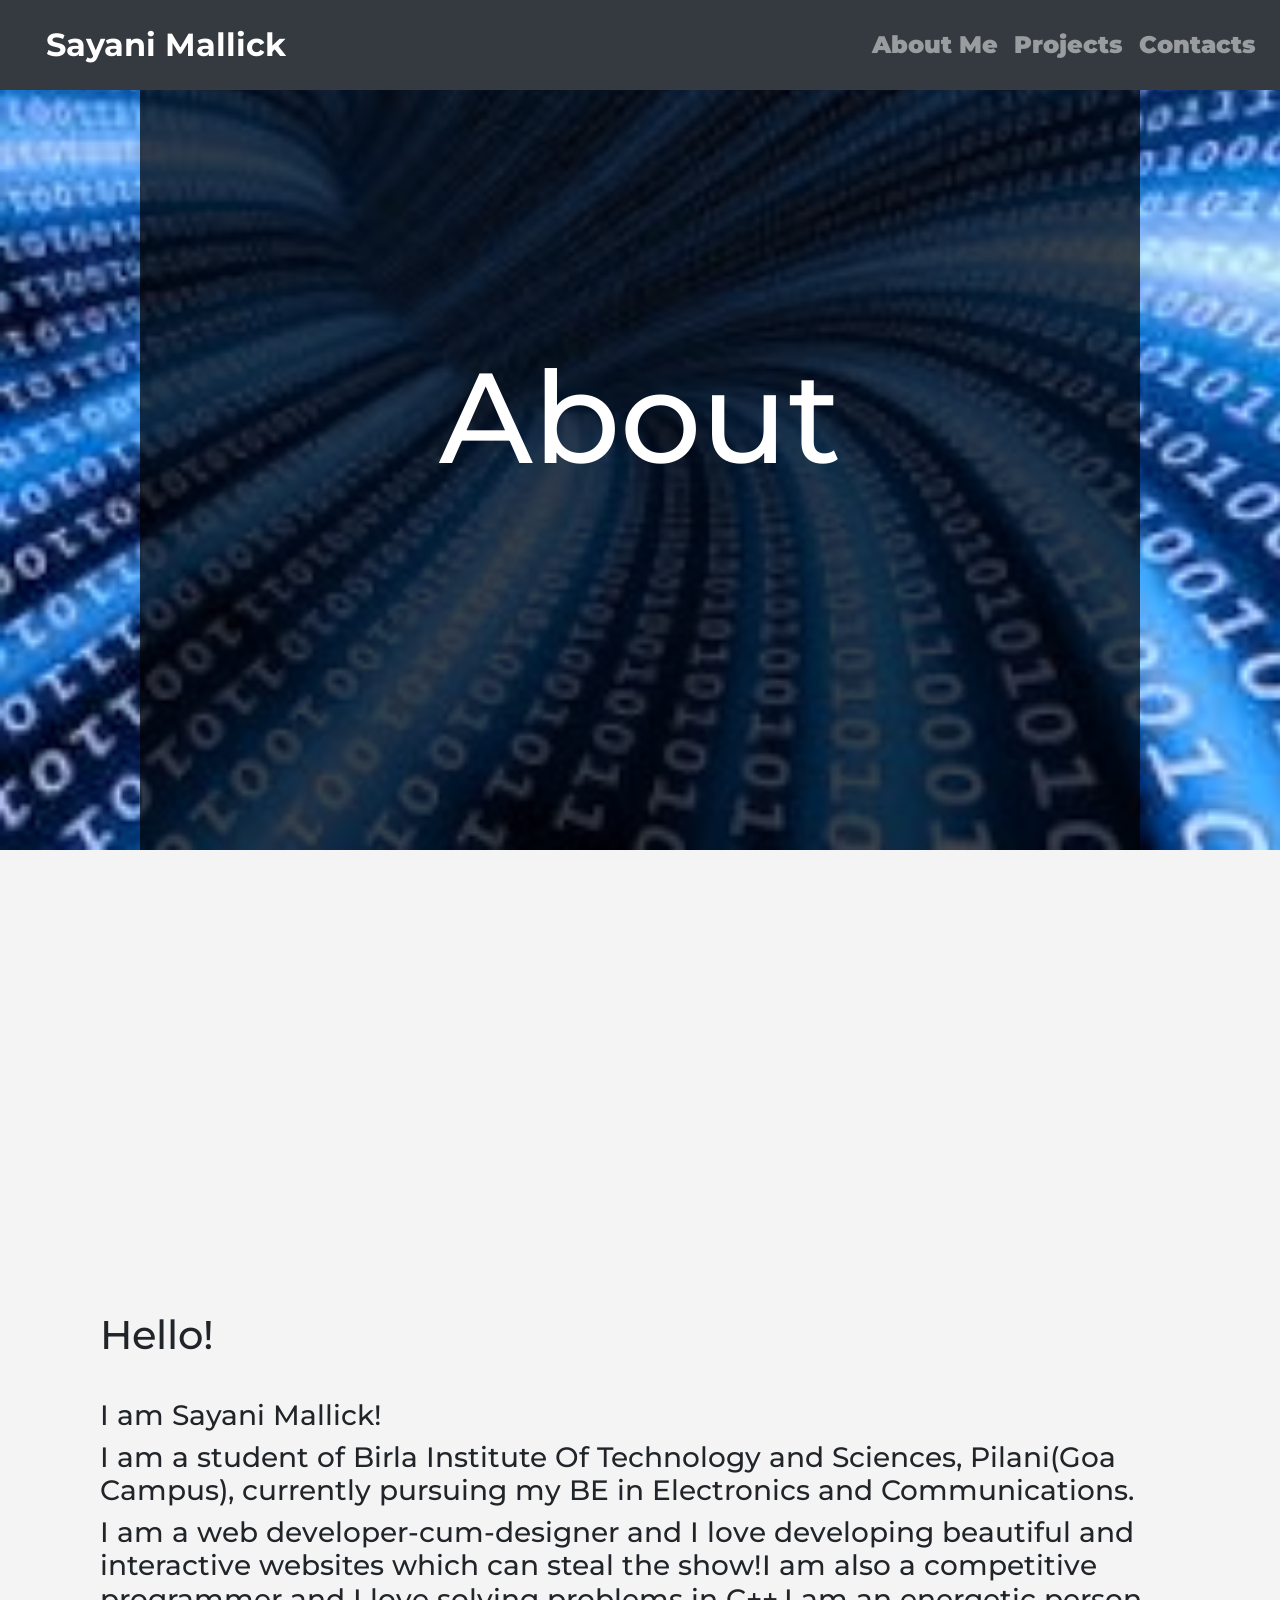
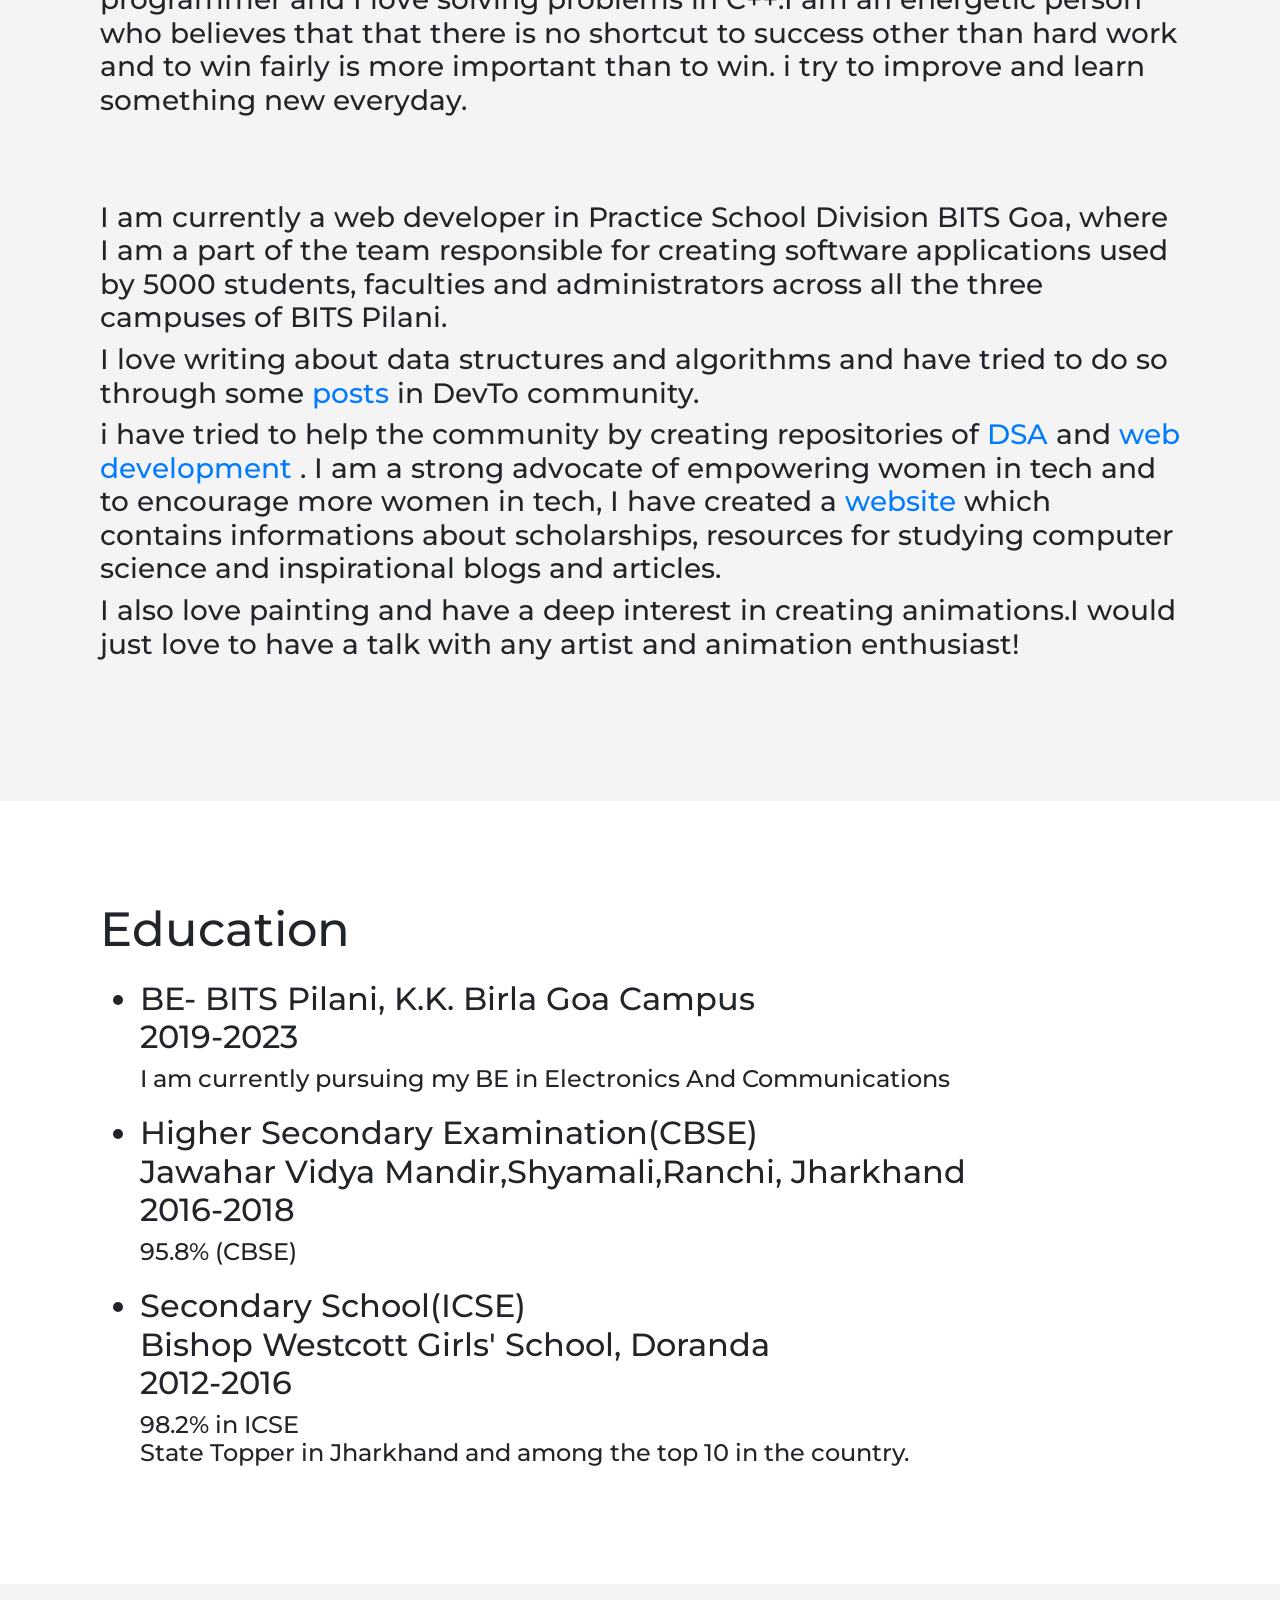
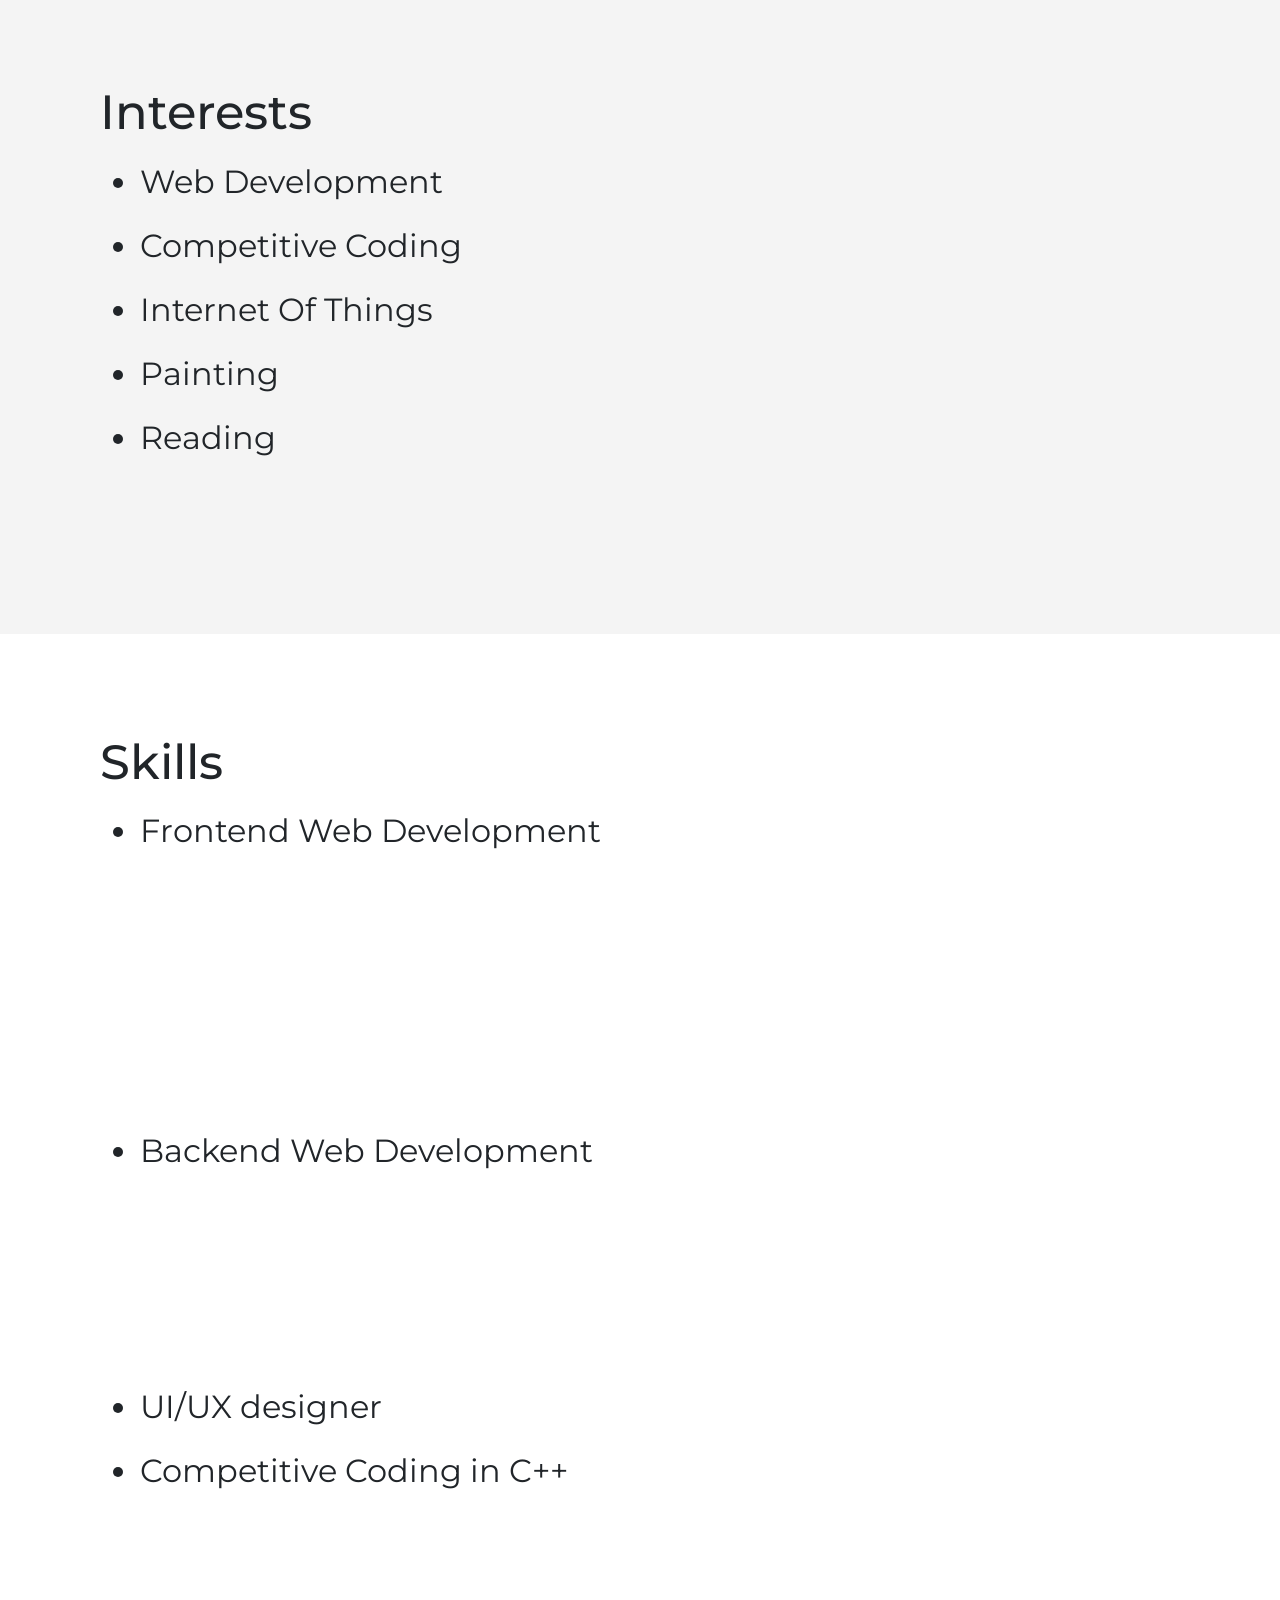
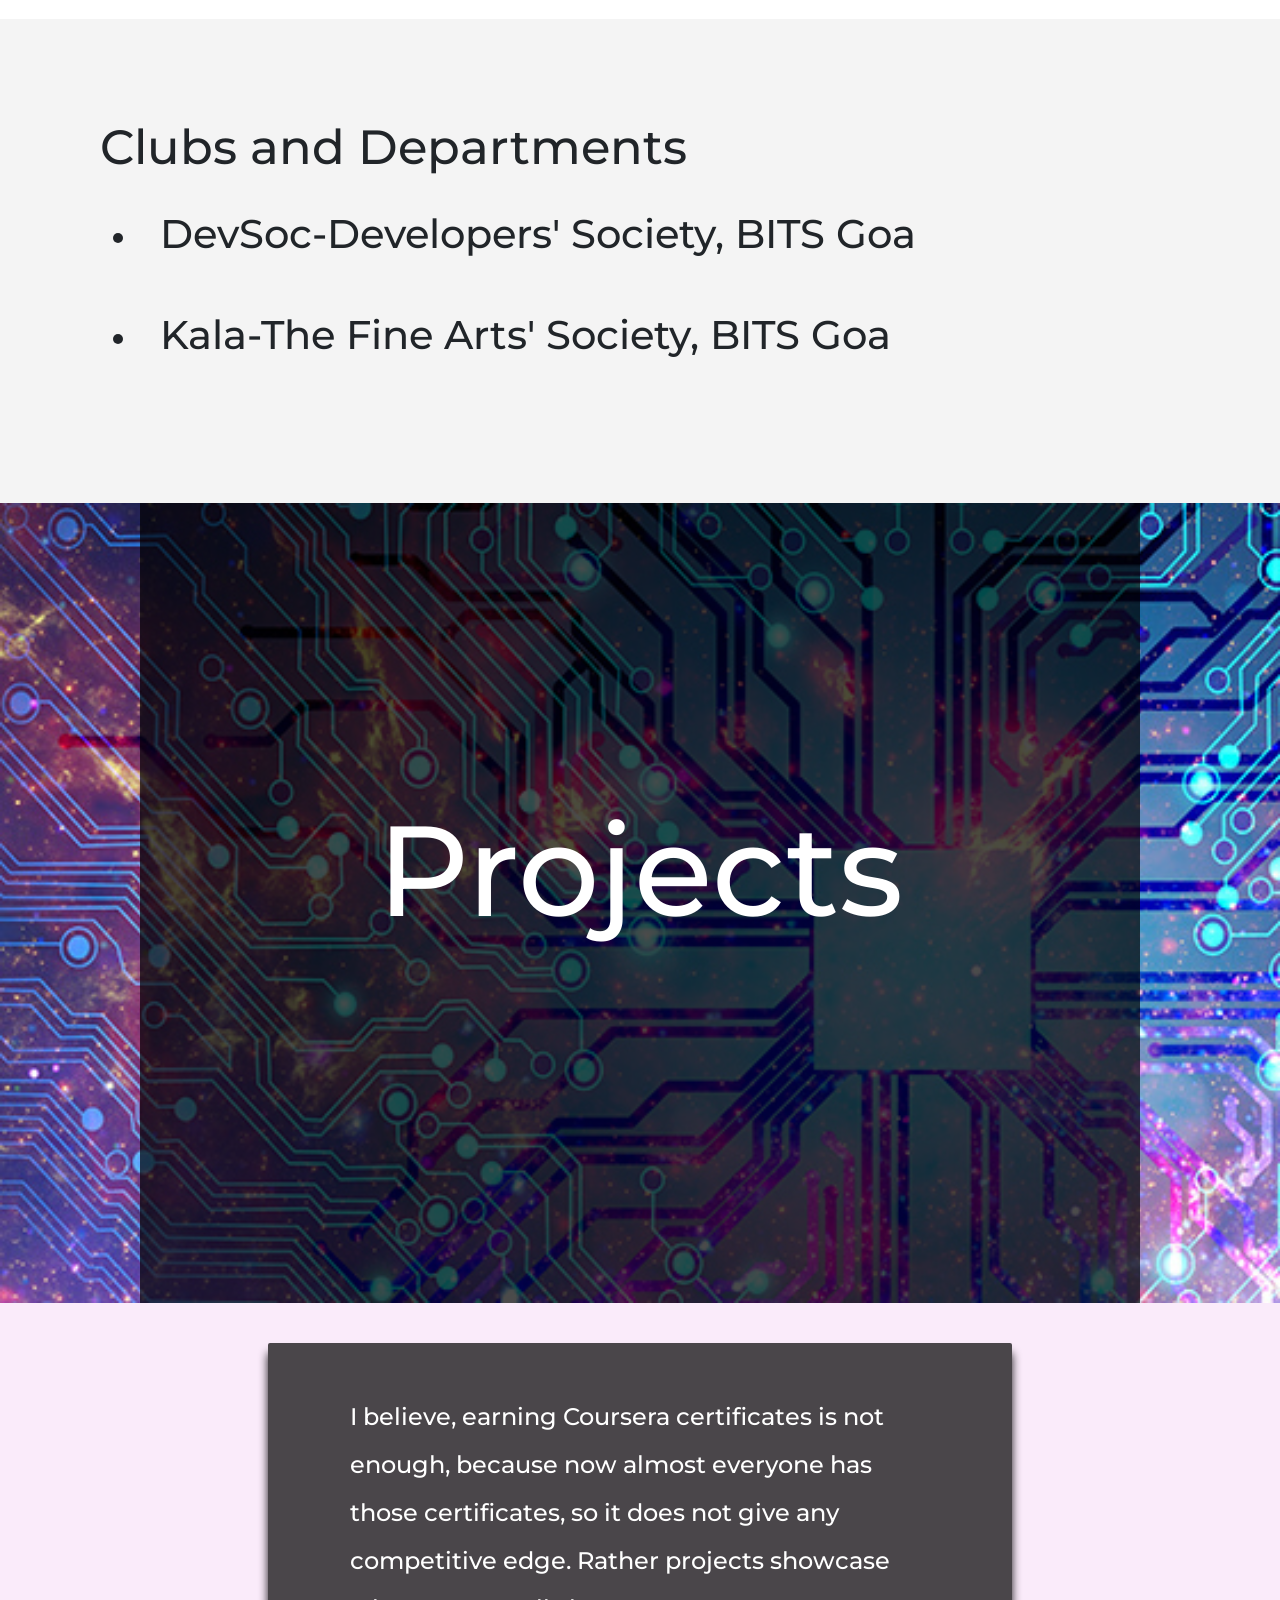
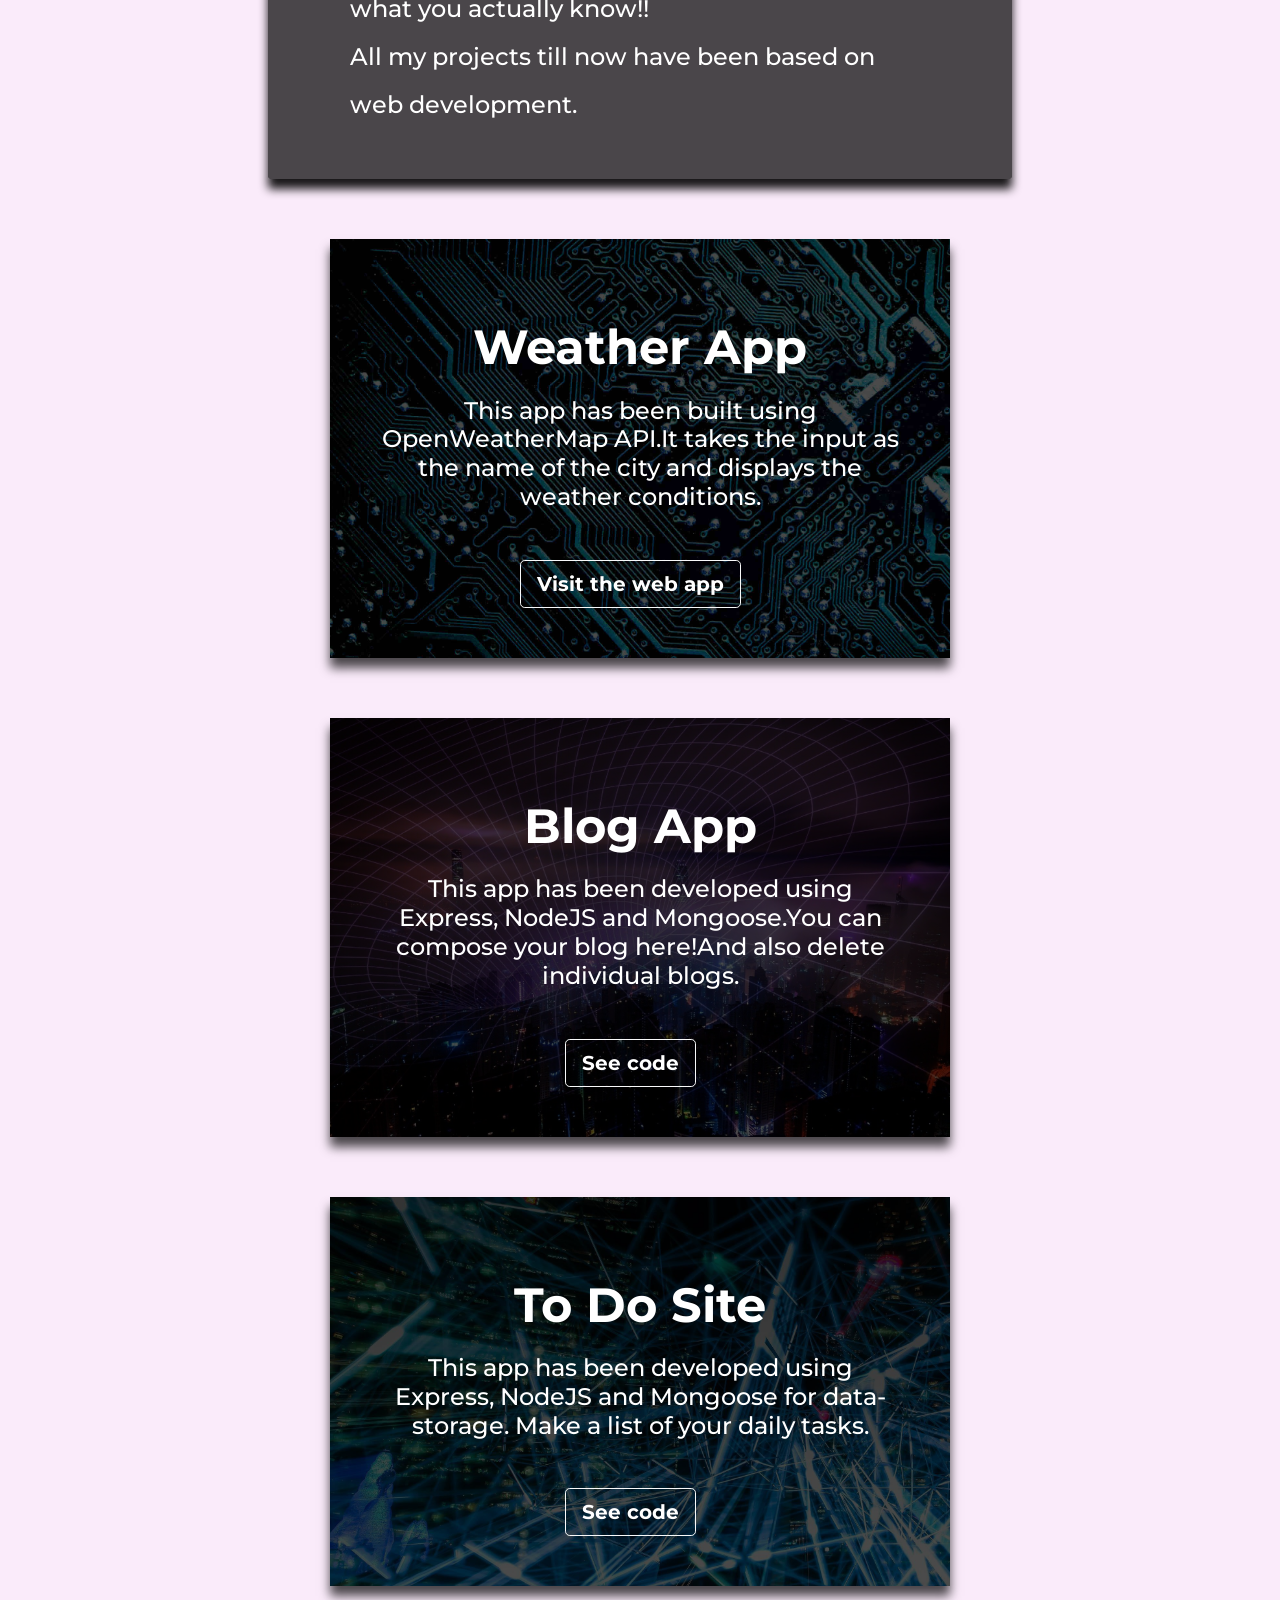
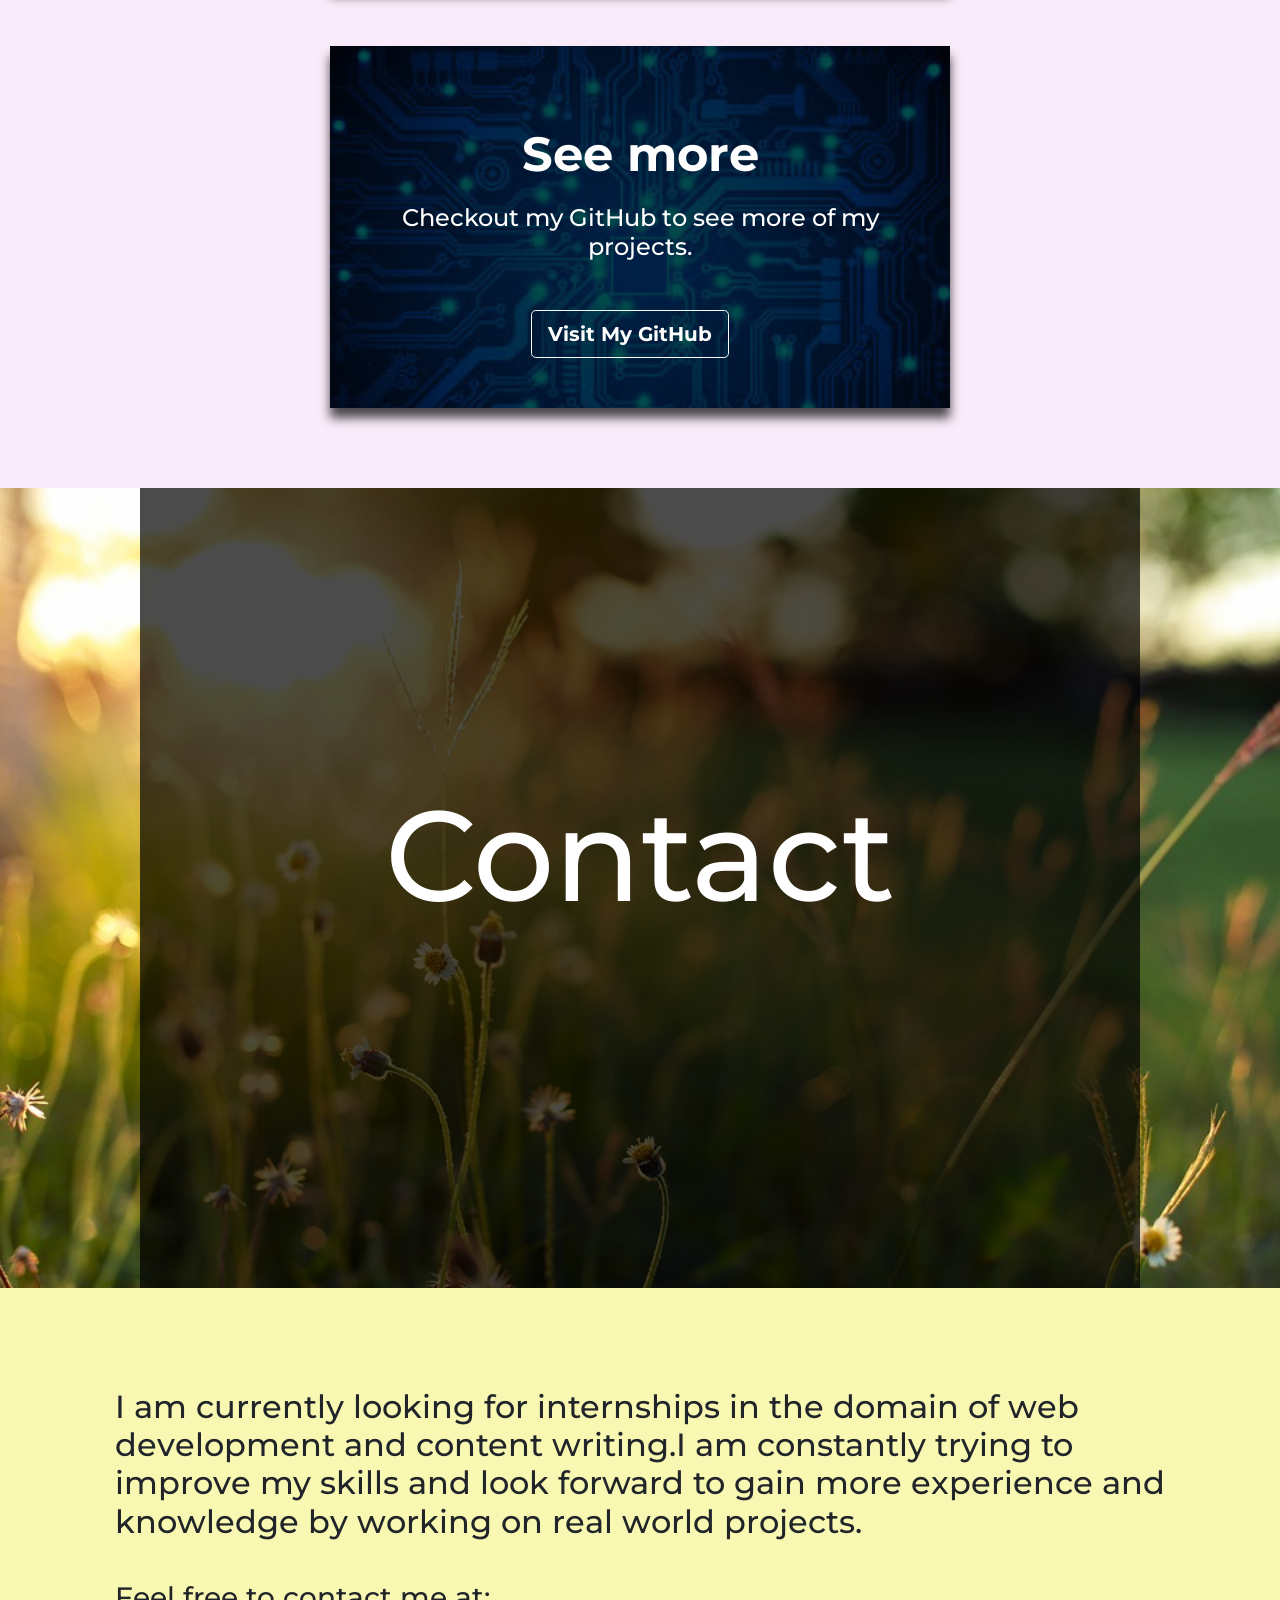
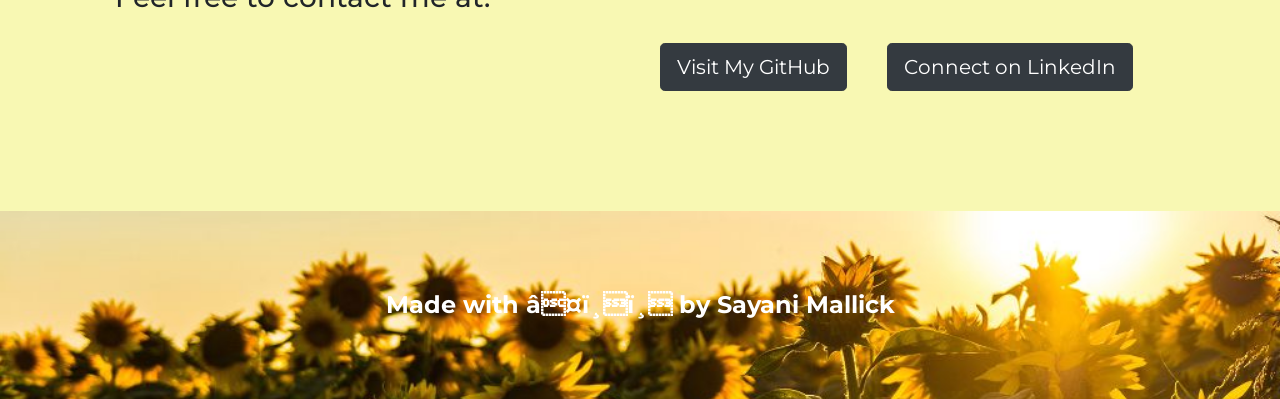
==== commit 74b9e11a: "Updated profile" ====
--- a/index.html
+++ b/index.html
@@ -56,8 +56,11 @@
           <br>
           <h3 data-aos="fade-down" data-aos-duration="2000">I am Sayani Mallick!</h3>
           <h3 data-aos="fade-down" data-aos-duration="2000">I am a student of Birla Institute Of Technology and Sciences, Pilani(Goa Campus), currently pursuing my BE in Electronics and Communications.</h3> 
-          <h3 data-aos="fade-down" data-aos-duration="2000">I am a web developer-cum-designer and I love developing beautiful and interactive websites which can steal the show!I am also a competitive programmer and I love solving problems in C++ and Python.I am an energetic person who believes that that there is no shortcut to success other than hard work and to win fairly is more important than to win. i try to improve and learn something new everyday. </h3>
+          <h3 data-aos="fade-down" data-aos-duration="2000">I am a web developer-cum-designer and I love developing beautiful and interactive websites which can steal the show!I am also a competitive programmer and I love solving problems in C++.I am an energetic person who believes that that there is no shortcut to success other than hard work and to win fairly is more important than to win. i try to improve and learn something new everyday. </h3>
           <h3 data-aos="fade-down" data-aos-duration="2000">I am currently improving upon my skills in ReactJS and also trying my hand at machine learning.</h3>
+          <h3 data-aos="fade-down" data-aos-duration="2000">I am currently a web developer in Practice School Division BITS Goa, where I am a part of the team responsible for creating software applications used by 5000 students, faculties and administrators across all the three campuses of BITS Pilani.</h3>
+          <h3 data-aos="fade-down" data-aos-duration="2000">I love writing about data structures and algorithms and have tried to do so through some <a href="https://dev.to/saydroid427">posts</a> in DevTo community.</h3>
+          <h3 data-aos="fade-down" data-aos-duration="2000">i have tried to help the community by creating repositories of <a href="https://github.com/SAY-droid427/DSAQuestions">DSA</a> and <a href="https://github.com/SAY-droid427/WebDevHub"> web development </a>. I am a strong advocate of empowering women in tech and to encourage more women in tech, I have created a <a href="https://SAY-droid427.github.io/women_in_tech.html">website</a> which contains informations about scholarships, resources for studying computer science and inspirational blogs and articles.</h3>
           <h3 data-aos="fade-down" data-aos-duration="2000">I also love painting and have a deep interest in creating animations.I would just love to have a talk with any artist and animation enthusiast!</h3>
           <br>
           
@@ -124,7 +127,7 @@
         </div>
         <div class="container-fluid" style="background-color:rgba(245, 215, 245,0.5);margin: 0 auto;padding:20px">
           <div class="container" id="desc" data-aos="fade-down" data-aos-duration="2000">
-            <h4 class="desc1">I believe, earning Coursera certificates is not enough, because now almost everyone has those certificates, so it does not give any competitive edge. Rather prjects showcase what you actually know!! <br>All my projects till now have been based on web development.</h4>
+            <h4 class="desc1">I believe, earning Coursera certificates is not enough, because now almost everyone has those certificates, so it does not give any competitive edge. Rather projects showcase what you actually know!! <br>All my projects till now have been based on web development.</h4>
             
         </div>
         <div class="webApp1" style="background-image: url('images/webImage.jpg');background-size: cover;" data-aos="fade-down" data-aos-duration="2000">
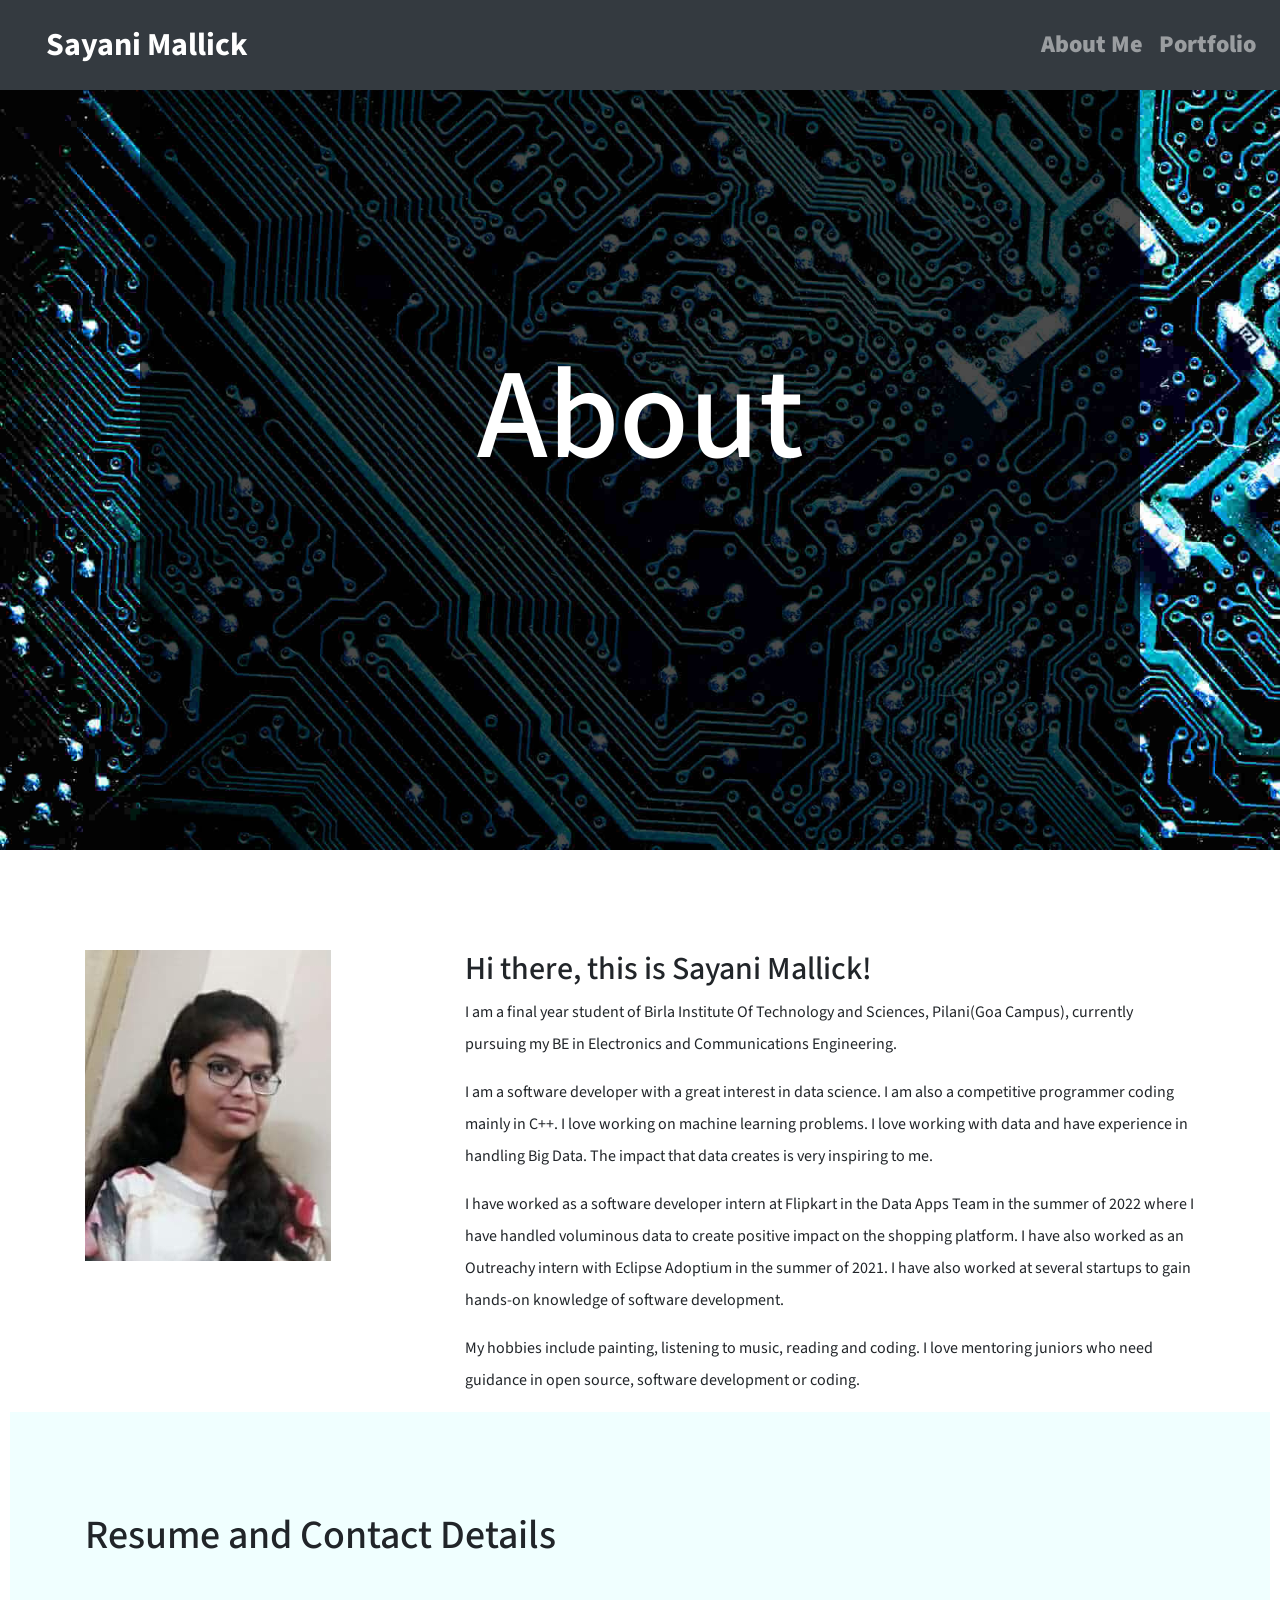
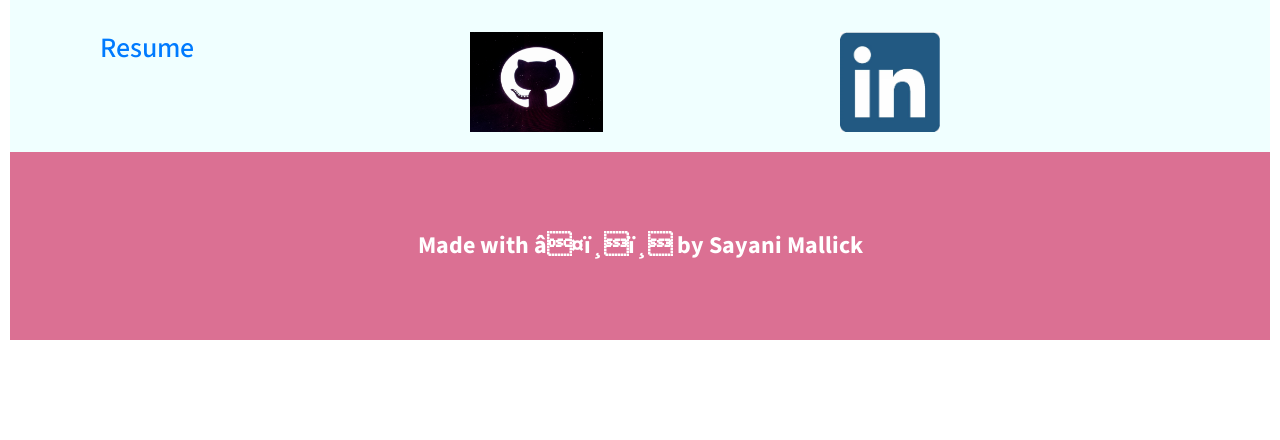
==== commit 2d3b3165: "Updated website and added portfolio" ====
--- a/index.html
+++ b/index.html
@@ -1,7 +1,9 @@
 <!DOCTYPE html>
 <html>
     <head>
-        <link href="https://fonts.googleapis.com/css2?family=Montserrat&display=swap" rel="stylesheet">
+      <link rel="preconnect" href="https://fonts.googleapis.com">
+      <link rel="preconnect" href="https://fonts.gstatic.com" crossorigin>
+      <link href="https://fonts.googleapis.com/css2?family=Source+Sans+Pro&display=swap" rel="stylesheet">
         <link rel="stylesheet" href="https://stackpath.bootstrapcdn.com/bootstrap/4.4.1/css/bootstrap.min.css" integrity="sha384-Vkoo8x4CGsO3+Hhxv8T/Q5PaXtkKtu6ug5TOeNV6gBiFeWPGFN9MuhOf23Q9Ifjh" crossorigin="anonymous">
       <!----  <link rel="stylesheet" href="https://maxcdn.bootstrapcdn.com/bootstrap/4.0.0/css/bootstrap.min.css" integrity="sha384-Gn5384xqQ1aoWXA+058RXPxPg6fy4IWvTNh0E263XmFcJlSAwiGgFAW/dAiS6JXm" crossorigin="anonymous">-->
       <link href="css/bootstrap.css" rel="stylesheet" />
@@ -27,168 +29,66 @@
               <div class="collapse navbar-collapse" id="navbarTogglerDemo02">         
                 <ul class="navbar-nav ml-auto">
                   <li class="nav-item">
-                    <a class="nav-link" href="#coverPage1"><strong><span class="header">About Me</span></strong></a>
+                    <a class="nav-link" href="index.html"><strong><span class="header">About Me</span></strong></a>
                   </li>
                  
                   <li class="nav-item">
-                    <a class="nav-link" href="#coverPage2"><strong><span class="header">Projects</span></strong></a>
-                  </li>
-                  <li class="nav-item">
-                    <a class="nav-link" href="#coverPage3"><strong><span class="header">Contacts</span></strong></a>
-                  </li>
-                 
-                </ul>
-      
+                    <a class="nav-link" href="portfolio.html"><strong><span class="header">Portfolio</span></strong></a>
+                  </li>                 
+                </ul>      
               </div>
             </nav>
         </div>   
         
-        <div class="container-fluid" id="coverPage1" style="background-image:url('images/vector.jpeg');background-size:cover ;"data-aos="fade-down" data-aos-duration="2000">
+        <div class="container-fluid" id="coverPage1" style="background-image:url('images/webImage.jpg');background-size:cover ;"data-aos="fade-down" data-aos-duration="2000">
           <div class="container" id="top-page">
             <h1 class="pro">About</h1>
         </div>
         
         
         </div>
-        <div id="aboutme" class="container-fluid" data-aos="fade-down" data-aos-duration="2000" style="background-color:#f4f4f4 ;">
-          <img src="images/sayani.jpg" data-aos="flip-left" data-aos-duration="2000" style="padding-bottom:50px;">
-          <h1 data-aos="fade-down" data-aos-duration="2000">Hello!</h1>
-          <br>
-          <h3 data-aos="fade-down" data-aos-duration="2000">I am Sayani Mallick!</h3>
-          <h3 data-aos="fade-down" data-aos-duration="2000">I am a student of Birla Institute Of Technology and Sciences, Pilani(Goa Campus), currently pursuing my BE in Electronics and Communications.</h3> 
-          <h3 data-aos="fade-down" data-aos-duration="2000">I am a web developer-cum-designer and I love developing beautiful and interactive websites which can steal the show!I am also a competitive programmer and I love solving problems in C++.I am an energetic person who believes that that there is no shortcut to success other than hard work and to win fairly is more important than to win. i try to improve and learn something new everyday. </h3>
-          <h3 data-aos="fade-down" data-aos-duration="2000">I am currently improving upon my skills in ReactJS and also trying my hand at machine learning.</h3>
-          <h3 data-aos="fade-down" data-aos-duration="2000">I am currently a web developer in Practice School Division BITS Goa, where I am a part of the team responsible for creating software applications used by 5000 students, faculties and administrators across all the three campuses of BITS Pilani.</h3>
-          <h3 data-aos="fade-down" data-aos-duration="2000">I love writing about data structures and algorithms and have tried to do so through some <a href="https://dev.to/saydroid427">posts</a> in DevTo community.</h3>
-          <h3 data-aos="fade-down" data-aos-duration="2000">i have tried to help the community by creating repositories of <a href="https://github.com/SAY-droid427/DSAQuestions">DSA</a> and <a href="https://github.com/SAY-droid427/WebDevHub"> web development </a>. I am a strong advocate of empowering women in tech and to encourage more women in tech, I have created a <a href="https://SAY-droid427.github.io/women_in_tech.html">website</a> which contains informations about scholarships, resources for studying computer science and inspirational blogs and articles.</h3>
-          <h3 data-aos="fade-down" data-aos-duration="2000">I also love painting and have a deep interest in creating animations.I would just love to have a talk with any artist and animation enthusiast!</h3>
-          <br>
+        <div id="aboutme" class="container-fluid">
+          <div class="container">
+            <div class="row">
+              <div class="col-lg-4">
+                <img src="images/sayani.jpg" style="margin-bottom:20px ;"> </div>
+              <div class="col-lg-8">
+                <h2>Hi there, this is Sayani Mallick!</h2>
+                <p>I am a final year student of Birla Institute Of Technology and Sciences, Pilani(Goa Campus), currently pursuing my BE in Electronics and Communications Engineering.</p> 
+                <p>I am a software developer with a great interest in data science. I am also a competitive programmer coding mainly in C++. I love working on machine learning problems. I love working with data and have experience in handling Big Data. The impact that data creates is very inspiring to me.</p>
+                <p>I have worked as a software developer intern at Flipkart in the Data Apps Team in the summer of 2022 where I have handled voluminous data to create positive impact on the shopping platform. I have also worked as an Outreachy intern with Eclipse Adoptium in the summer of 2021. I have also worked at several startups to gain hands-on knowledge of software development.</p>
+                <p>My hobbies include painting, listening to music, reading and coding. I love mentoring juniors who need guidance in open source, software development or coding. </p>               
+              </div>
+  
+            </div>
+          </div>
           
-         
-        </div>
-        <div id="aboutme1" class="container-fluid">
-          <h1 style="font-size: 3rem;" data-aos="fade-down" data-aos-duration="2000">Education</h1>
-          <ul>
-            <li data-aos="fade-down" data-aos-duration="2000"><h2>BE- BITS Pilani, K.K. Birla Goa Campus<br>2019-2023</h2><h4>I am currently pursuing my BE in Electronics And Communications</h4> </li>
-            <li data-aos="fade-down" data-aos-duration="2000"><h2>Higher Secondary Examination(CBSE)<br>Jawahar Vidya Mandir,Shyamali,Ranchi, Jharkhand<br>2016-2018</h2><h4>95.8% (CBSE)</h4></li data-aos="fade-down" data-aos-duration="2000">
-            <li data-aos="fade-down" data-aos-duration="2000"><h2>Secondary School(ICSE)<br>Bishop Westcott Girls' School, Doranda<br>2012-2016</h2><h4>98.2% in ICSE<br>State Topper in Jharkhand and among the top 10 in the country.</h4></li data-aos="fade-down" data-aos-duration="2000">
-          </ul>
-        </div>
-        <div id="aboutme1" class="container-fluid" style="background-color: #f4f4f4;">
-          <h1 style="font-size: 3rem;" data-aos="fade-down" data-aos-duration="2000">Interests</h1>
-          <ul>
-            <li data-aos="fade-down" data-aos-duration="2000">Web Development</li>
-            <li data-aos="fade-down" data-aos-duration="2000">Competitive Coding</li>
-            <li data-aos="fade-down" data-aos-duration="2000">Internet Of Things</li>
-            <li data-aos="fade-down" data-aos-duration="2000">Painting</li>
-            <li data-aos="fade-down" data-aos-duration="2000">Reading</li>            
-          </ul>
-          <div class="row">
-            <button class="btn btn-lg btn-outline-dark" data-aos="flip-left" data-aos-duration="2000"><a href="images/resume.pdf" id="link1">See Resume</a></button>            
-            <button class="btn btn-lg btn-dark" data-aos="flip-right" data-aos-duration="2000"><a href="home.html" id="link">Visit my Art Website</a></button>
-          </div>
-        </div>
-        <div id="aboutme1" class="container-fluid" data-aos="fade-down" data-aos-duration="2000" >
-          <h1 style="font-size: 3rem;" data-aos="fade-down" data-aos-duration="2000">Skills</h1>
-            <ul>
-              <li data-aos="fade-down" data-aos-duration="2000">Frontend Web Development</li>
-              <ul>
-                <li data-aos="flip-left" data-aos-duration="2000">HTML</li>
-                <li data-aos="flip-left" data-aos-duration="2000">CSS</li>
-                <li data-aos="flip-left" data-aos-duration="2000">JavaScript</li>
-                <li data-aos="flip-left" data-aos-duration="2000">React</li>
-              </ul>
-              <li data-aos="fade-down" data-aos-duration="2000">Backend Web Development</lidata-aos="fade-down" data-aos-duration="2000">
-              <ul>
-                <li data-aos="flip-left" data-aos-duration="2000">Express</li>
-                <li data-aos="flip-left" data-aos-duration="2000">NodeJS</li>
-                <li data-aos="flip-left" data-aos-duration="2000">MongoDB and Mongoose</li>
-              </ul>
-              <li data-aos="fade-down" data-aos-duration="2000">UI/UX designer</li>
-              <li data-aos="fade-down" data-aos-duration="2000">Competitive Coding in C++</li>
-            </ul>
-        </div>
-        <div id="aboutme1" class="container-fluid" style="background-color: #f4f4f4;">
-          <h1 style="font-size: 3rem;" data-aos="fade-down" data-aos-duration="2000" >Clubs and Departments</h1>
-          <ul>
-            <li data-aos="fade-down" data-aos-duration="2000" style="padding:20px;"><h1>DevSoc-Developers' Society, BITS Goa</h1>
-            </li>
-            <li data-aos="fade-down" data-aos-duration="2000" style="padding:20px;"><h1>Kala-The Fine Arts' Society, BITS Goa</h1>
-            </li>
-            
-          </ul>
+          <div class="container-fluid" id="containerStyle"  style="background-color:azure; padding-bottom:20px;">
+            <div class="container">
+                <h1>Resume and Contact Details</h1>
+                <br>
+                <br>
+                <div class="container">
+                    <div class="row">
+                        <div class="col-sm-4">
+                            <h3><a href="images/resume.pdf" class="link">Resume</a></h3>          
+                        </div>
+                        <div class="col-sm-4">
+                            <a href="https://github.com/SAY-droid427">
+                                <img src="images/git.jpg" style="height: 100px;">
+                            </a>
+                        </div>
+                        <div class="col-sm-4">
+                            <a href="https://www.linkedin.com/in/sayani-mallick-80825018b">
+                                <img src="images/linkedIn.png" style="height:100px;">
+                            </a>
+                        </div>
+                    </div>
+                </div>
 
-        </div>
-       
-        <div class="container-fluid" id="coverPage2" style="background-image: url('images/Technical-Expertise11.jpg'); background-size: cover;" data-aos="fade-down" data-aos-duration="2000">
-            <div class="container" id="top-page">
-                <h1 class="pro">Projects</h1>
-            </div>
-        </div>
-        <div class="container-fluid" style="background-color:rgba(245, 215, 245,0.5);margin: 0 auto;padding:20px">
-          <div class="container" id="desc" data-aos="fade-down" data-aos-duration="2000">
-            <h4 class="desc1">I believe, earning Coursera certificates is not enough, because now almost everyone has those certificates, so it does not give any competitive edge. Rather projects showcase what you actually know!! <br>All my projects till now have been based on web development.</h4>
-            
-        </div>
-        <div class="webApp1" style="background-image: url('images/webImage.jpg');background-size: cover;" data-aos="fade-down" data-aos-duration="2000">
-            <div class="cover">
-            <h2 class="title">Weather App</h2>
-            <h4>This app has been built using OpenWeatherMap API.It takes the input as the name of the city and displays the weather conditions.</h4>
-            <div class="btn btn-lg btn-outline-light" id="but"><strong><a href="https://radiant-wildwood-86842.herokuapp.com/" id="link">Visit the web app</a></strong></div>
-            </div>
-        </div>
-        <div class="webApp2" style="background-image: url('images/webImage2.jpg');background-size: cover;"  data-aos="fade-down" data-aos-duration="2000">
-            <div class="cover">
-            <h2 class="title">Blog App</h2>
-            <h4>This app has been developed using Express, NodeJS and Mongoose.You can compose your blog here!And also delete individual blogs.</h4>
-            <div class="btn btn-lg btn-outline-light" id="but"><strong><a href="https://github.com/SAY-droid427/BlogsApp" id="link">See code</a></strong></div>
-            </div>
-        </div>
-        <div class="webApp3" style="background-image: url('images/webImage3.jpg');background-size: cover;" data-aos="fade-down" data-aos-duration="2000">
-            <div class="cover">
-            <h2 class="title">To Do Site</h2>
-            <h4>This app has been developed using Express, NodeJS and Mongoose for data-storage. Make a list of your daily tasks.</h4>
-            <div class="btn btn-lg btn-outline-light" id="but"><strong><a href="https://github.com/SAY-droid427/toDoList" id="link">See code</a></strong></div>
-            </div>
-        </div>
-        <div class="webApp4" style="background-image: url('images/webImage4.jpeg');background-size: cover;"  data-aos="fade-down" data-aos-duration="2000">
-            <div class="cover">
-            <h2 class="title">See more</h2>
-            <h4>Checkout my GitHub to see more of my projects.</h4>
-            <div class="btn btn-lg btn-outline-light" id="but"><strong><a href="https://github.com/SAY-droid427" id="link">Visit My GitHub</a></strong></div>            
-            </div>
-        </div>
-        </div>
-        <div class="container-fluid" id="coverPage3" style="background-image: url('images/sunshine.jpg'); background-size: cover;" data-aos="fade-down" data-aos-duration="2000">
-          <div class="container" id="top-page">
-            <h1 class="pro">Contact</h1>            
-            
-        </div>
-        </div>
-        <div class="container-fluid" style="background-color:rgb(248, 248, 179);" data-aos="fade-down" data-aos-duration="2000">
-          <div id="aboutme">
-            <h2 data-aos="fade-down" data-aos-duration="2000">I am currently looking for internships in the domain of web development and content writing.I am constantly trying to improve my skills and look forward to gain more experience and knowledge by working on real world projects.</h2>
-            <br>
-            <h3>Feel free to contact me at:</h3>
-            <div class="row">
-              <div class="col-12 col-sm-6">
-                <h4 data-aos="flip-left" data-aos-duration="2000">sayanimallick369@gmail.com</h4>
-                <h4 data-aos="flip-left" data-aos-duration="2000">f20190218@goa.bits-pilani.ac.in</h4>
-              </div>
-              
-              <div class="col-12 col-sm-6">
-                <div class="row">
-                  <button type="button" class="btn btn-lg btn-dark" style="margin:20px" id="link"><a href="https://github.com/SAY-droid427" id="link">Visit My GitHub</a></button>
-                  <button type="button" class="btn btn-lg btn-dark" style="margin:20px" id="link"><a href="https://www.linkedin.com/in/sayani-mallick-80825018b" id="link">Connect on LinkedIn </a></button>
-                </div>
-              </div>
-            </div>
-              
-              
-          </div>
-        </div>
-        
-        <footer class="footer" style="background-image: url('images/sun.jpeg');background-size:cover; ">
+            </div>  
+            </div>      
+        <footer class="footer" style="background-color: palevioletred;">
        
 
           Made with ❤️️ by Sayani Mallick 
--- a/css/styles2.css
+++ b/css/styles2.css
@@ -10,8 +10,9 @@
     padding-top:40px;
 }
 body{
-    font-family: 'Montserrat', sans-serif;
-    line-height: 2;  
+    font-family: 'Source Sans Pro', sans-serif;
+    line-height: 2;
+
 
 }
 #na{
@@ -284,7 +285,23 @@
 }
 #aboutme{  
     width:100%;
-    padding:100px;
+    padding:100px 10px;
+}
+#containerStyle{
+    padding-top:100px;
+}
+
+hr {
+    margin-top:50px;
+    border: none;
+    height: 5px;
+    width:30%;
+    color: rgb(211, 164, 164); /* old IE */
+    background-color: rgb(179, 171, 171); /* Modern Browsers */
+}
+
+.image{
+    width:150px;
 }
 #aboutme1{
     padding:100px;
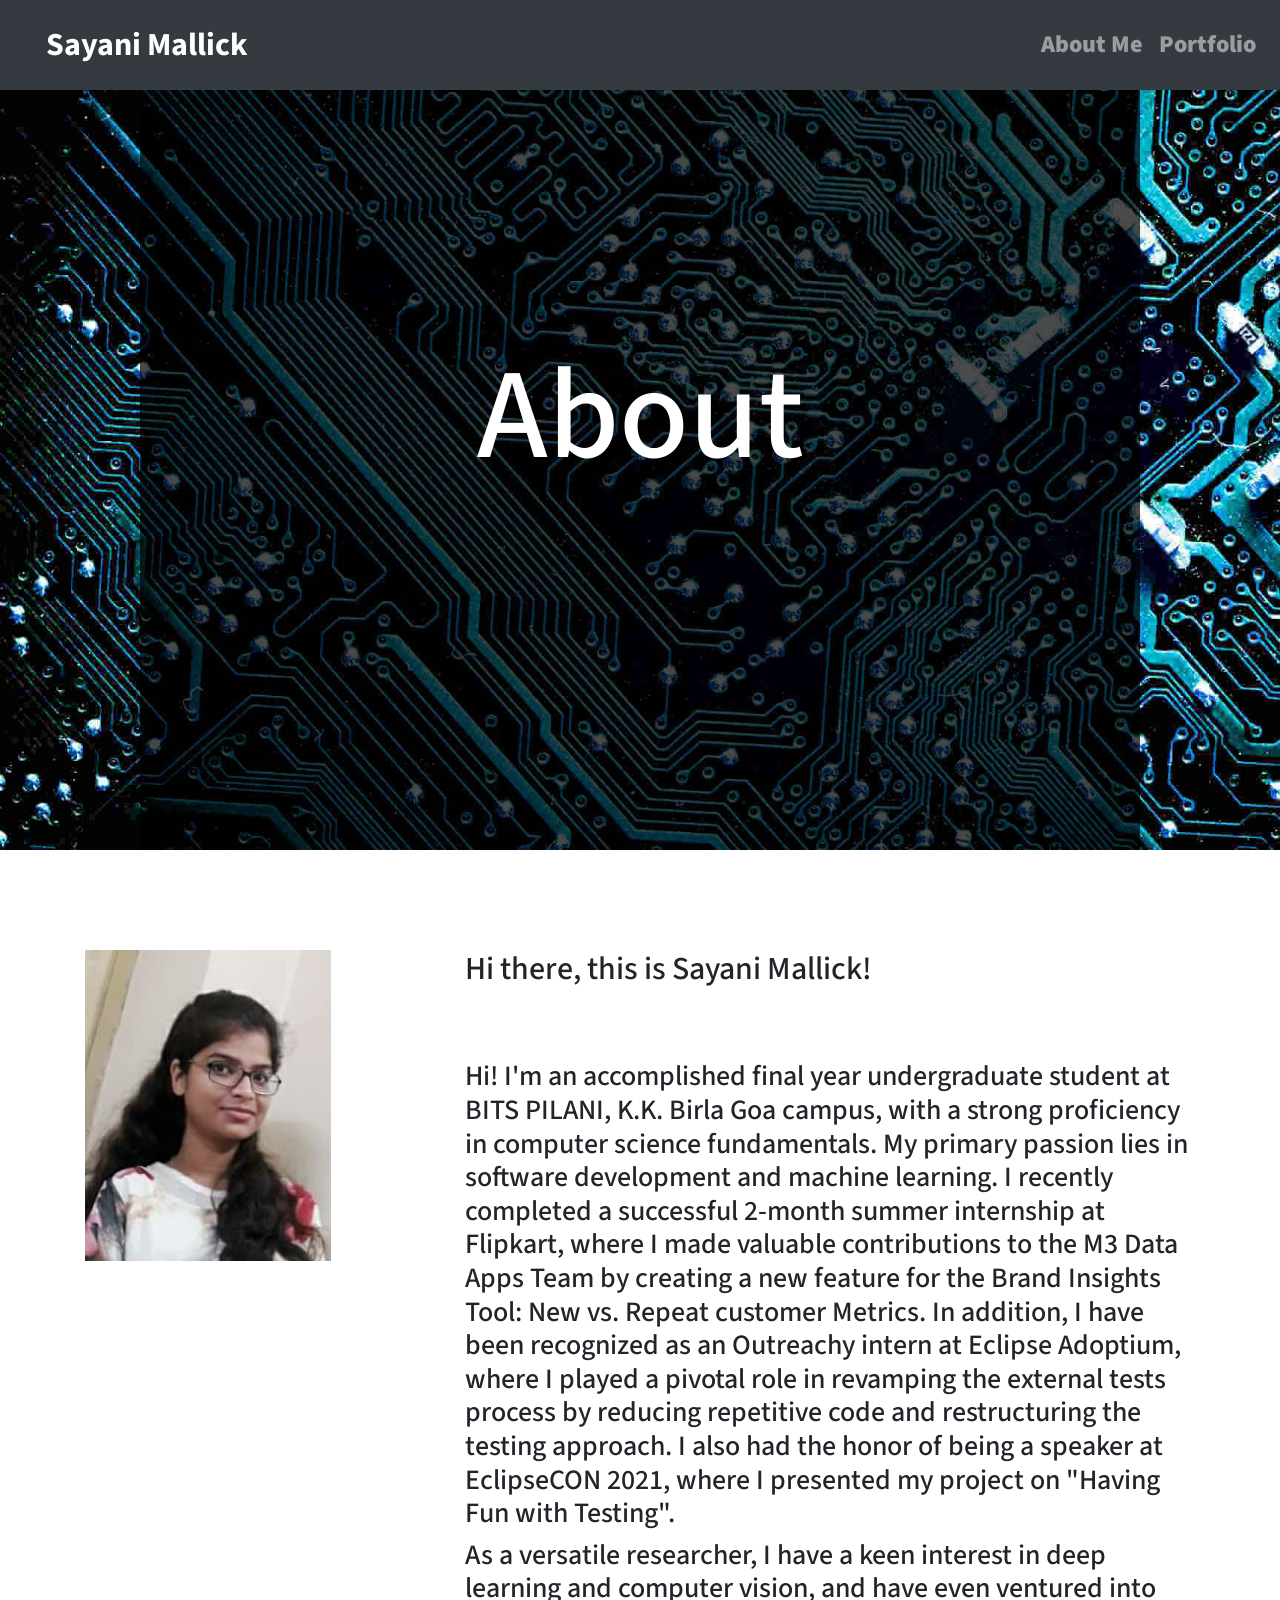
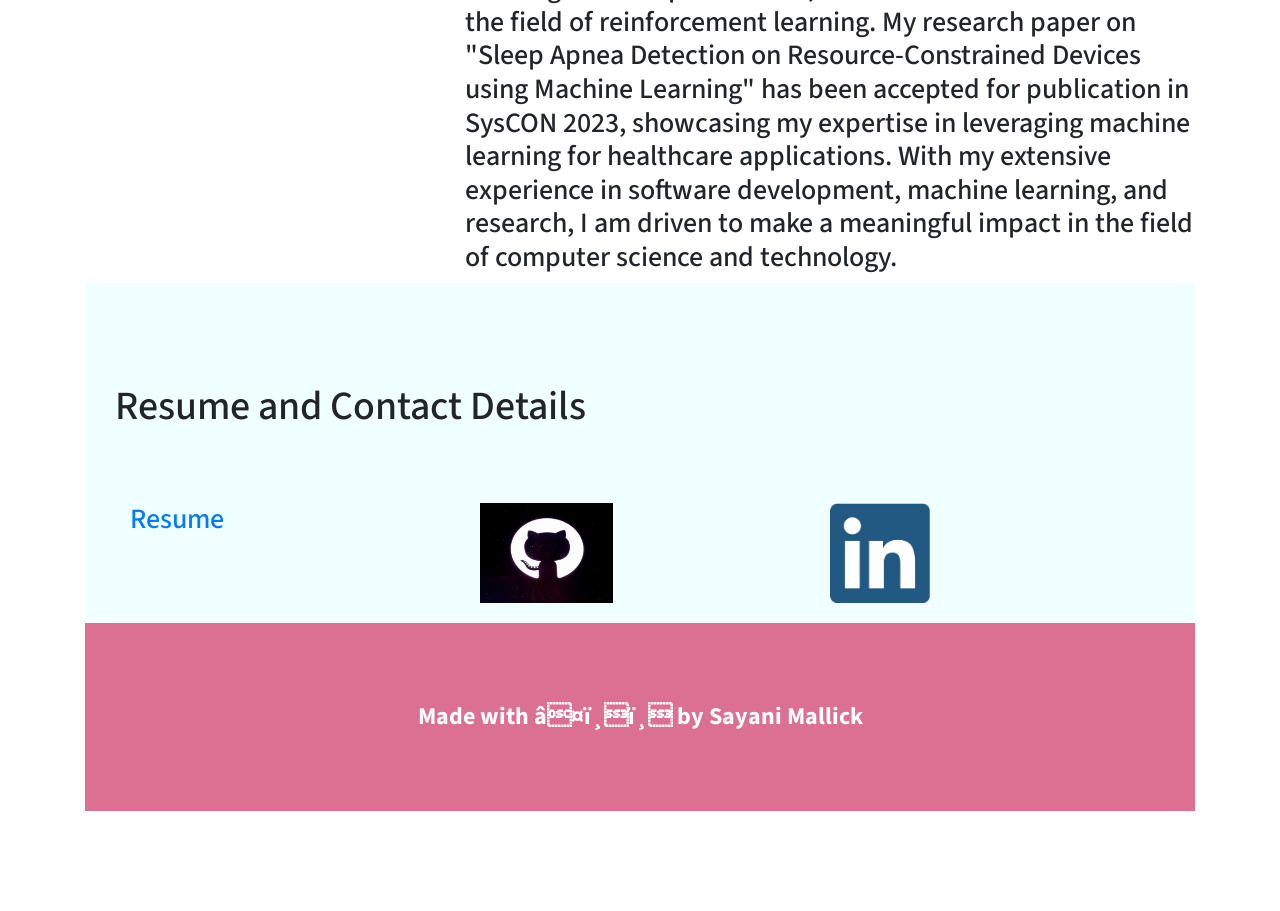
==== commit a0847937: "Updated profile" ====
--- a/index.html
+++ b/index.html
@@ -54,12 +54,15 @@
                 <img src="images/sayani.jpg" style="margin-bottom:20px ;"> </div>
               <div class="col-lg-8">
                 <h2>Hi there, this is Sayani Mallick!</h2>
-                <p>I am a final year student of Birla Institute Of Technology and Sciences, Pilani(Goa Campus), currently pursuing my BE in Electronics and Communications Engineering.</p> 
-                <p>I am a software developer with a great interest in data science. I am also a competitive programmer coding mainly in C++. I love working on machine learning problems. I love working with data and have experience in handling Big Data. The impact that data creates is very inspiring to me.</p>
-                <p>I have worked as a software developer intern at Flipkart in the Data Apps Team in the summer of 2022 where I have handled voluminous data to create positive impact on the shopping platform. I have also worked as an Outreachy intern with Eclipse Adoptium in the summer of 2021. I have also worked at several startups to gain hands-on knowledge of software development.</p>
-                <p>My hobbies include painting, listening to music, reading and coding. I love mentoring juniors who need guidance in open source, software development or coding. </p>               
-              </div>
-  
+                <br>
+                <br>
+                <h3>Hi! I'm an accomplished final year undergraduate student at BITS PILANI, K.K. Birla Goa campus, with a strong proficiency in computer science fundamentals. My primary passion lies in software development and machine learning. I recently completed a successful 2-month summer internship at Flipkart, where I made valuable contributions to the M3 Data Apps Team by creating a new feature for the Brand Insights Tool: New vs. Repeat customer Metrics.
+
+                  In addition, I have been recognized as an Outreachy intern at Eclipse Adoptium, where I played a pivotal role in revamping the external tests process by reducing repetitive code and restructuring the testing approach. I also had the honor of being a speaker at EclipseCON 2021, where I presented my project on "Having Fun with Testing".</h3>
+                  
+                <h3>As a versatile researcher, I have a keen interest in deep learning and computer vision, and have even ventured into the field of reinforcement learning. My research paper on "Sleep Apnea Detection on Resource-Constrained Devices using Machine Learning" has been accepted for publication in SysCON 2023, showcasing my expertise in leveraging machine learning for healthcare applications.
+                  
+                  With my extensive experience in software development, machine learning, and research, I am driven to make a meaningful impact in the field of computer science and technology.</h3>
             </div>
           </div>
           
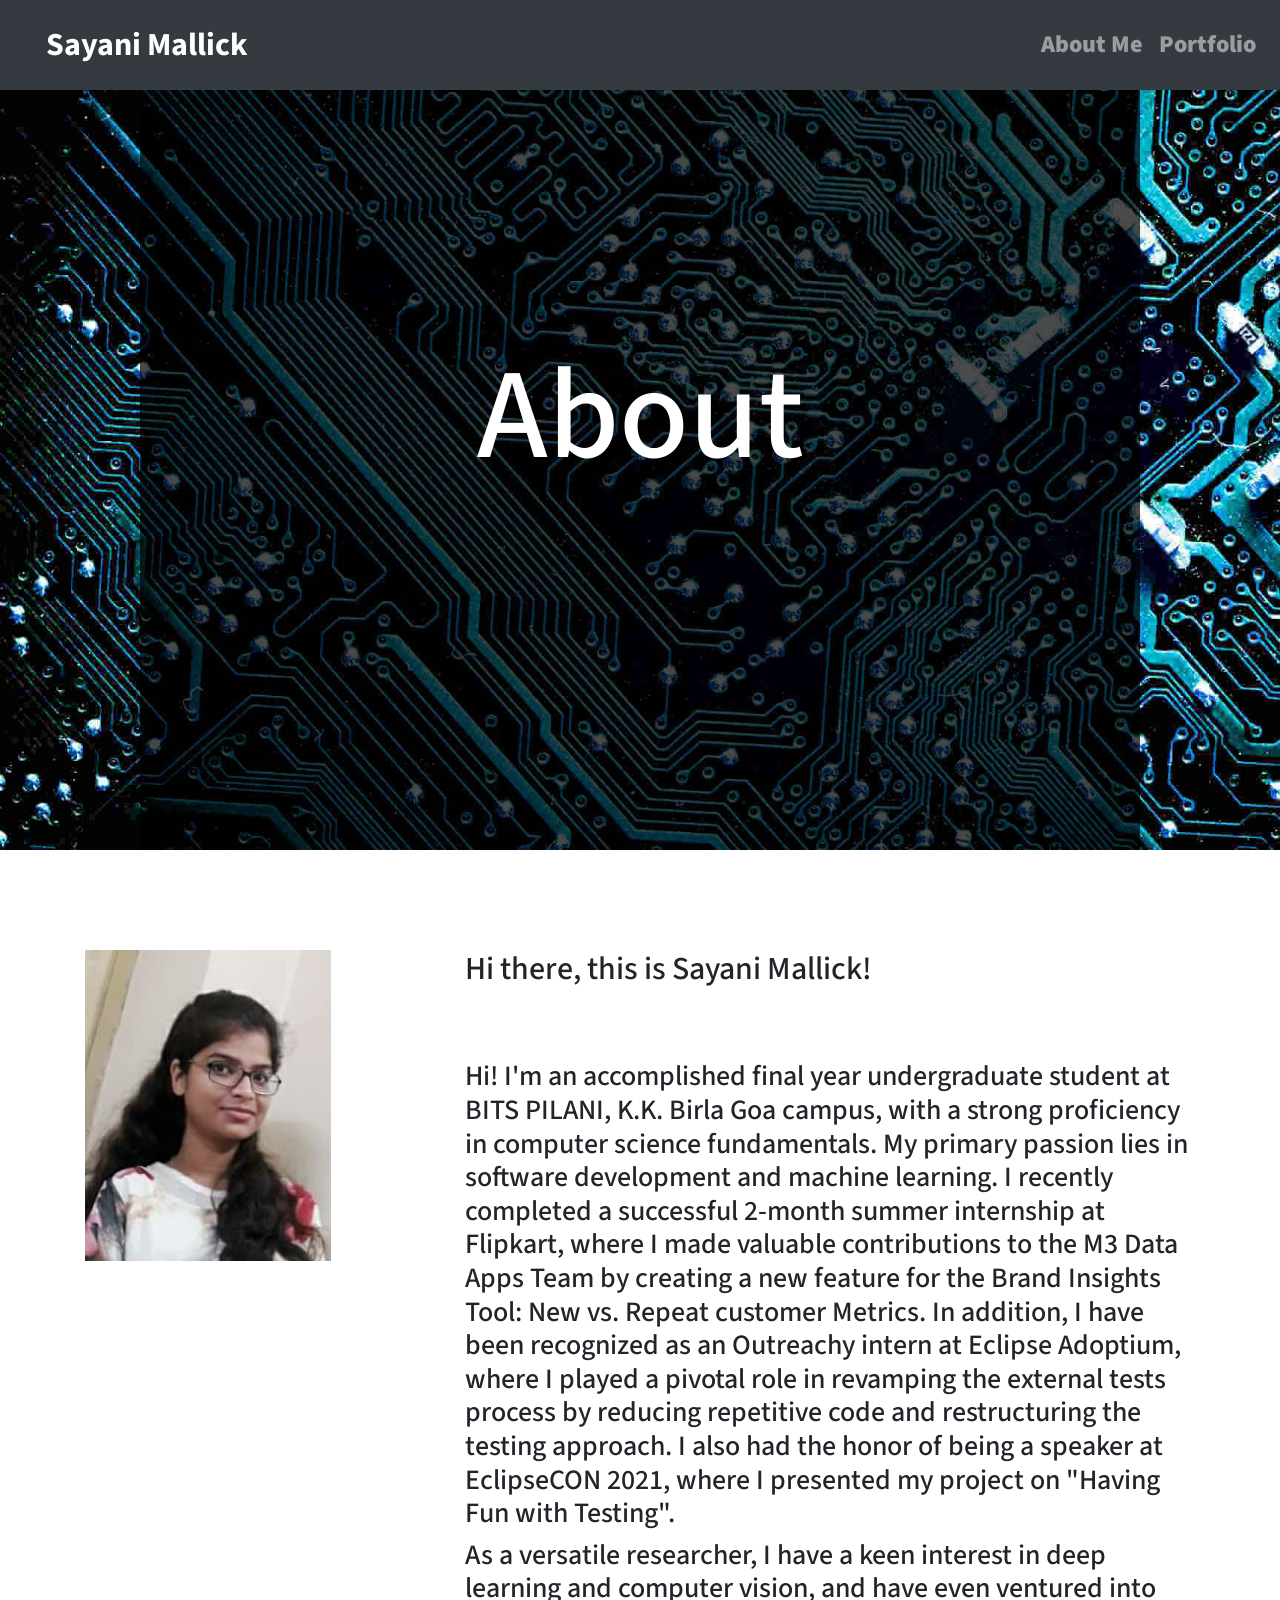
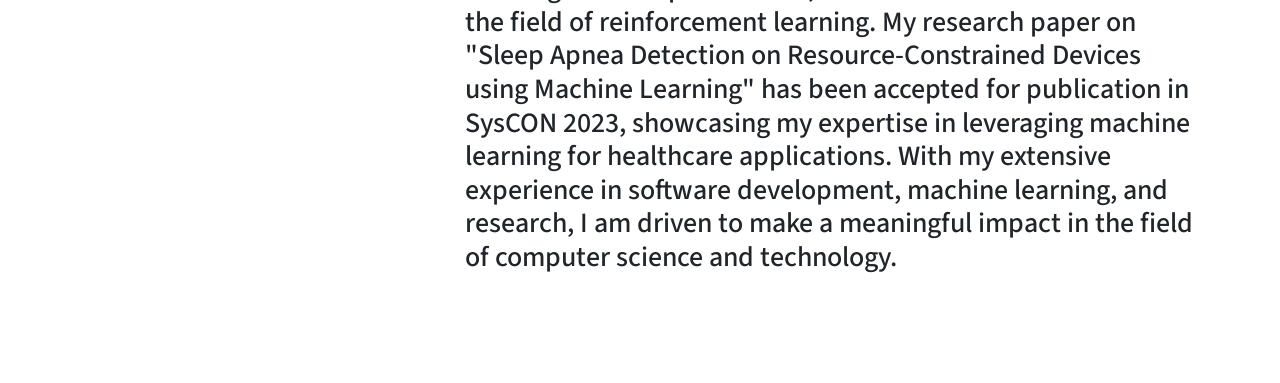
==== commit bedc3547: "Updated profile" ====
--- a/index.html
+++ b/index.html
@@ -66,36 +66,7 @@
             </div>
           </div>
           
-          <div class="container-fluid" id="containerStyle"  style="background-color:azure; padding-bottom:20px;">
-            <div class="container">
-                <h1>Resume and Contact Details</h1>
-                <br>
-                <br>
-                <div class="container">
-                    <div class="row">
-                        <div class="col-sm-4">
-                            <h3><a href="images/resume.pdf" class="link">Resume</a></h3>          
-                        </div>
-                        <div class="col-sm-4">
-                            <a href="https://github.com/SAY-droid427">
-                                <img src="images/git.jpg" style="height: 100px;">
-                            </a>
-                        </div>
-                        <div class="col-sm-4">
-                            <a href="https://www.linkedin.com/in/sayani-mallick-80825018b">
-                                <img src="images/linkedIn.png" style="height:100px;">
-                            </a>
-                        </div>
-                    </div>
-                </div>
-
-            </div>  
-            </div>      
-        <footer class="footer" style="background-color: palevioletred;">
-       
-
-          Made with ❤️️ by Sayani Mallick 
-        </footer>
+        
         <script src="https://code.jquery.com/jquery-3.4.1.slim.min.js" integrity="sha384-J6qa4849blE2+poT4WnyKhv5vZF5SrPo0iEjwBvKU7imGFAV0wwj1yYfoRSJoZ+n" crossorigin="anonymous"></script>
         <script src="https://cdn.jsdelivr.net/npm/popper.js@1.16.0/dist/umd/popper.min.js" integrity="sha384-Q6E9RHvbIyZFJoft+2mJbHaEWldlvI9IOYy5n3zV9zzTtmI3UksdQRVvoxMfooAo" crossorigin="anonymous"></script>
         <script src="https://stackpath.bootstrapcdn.com/bootstrap/4.4.1/js/bootstrap.min.js" integrity="sha384-wfSDF2E50Y2D1uUdj0O3uMBJnjuUD4Ih7YwaYd1iqfktj0Uod8GCExl3Og8ifwB6" crossorigin="anonymous"></script>
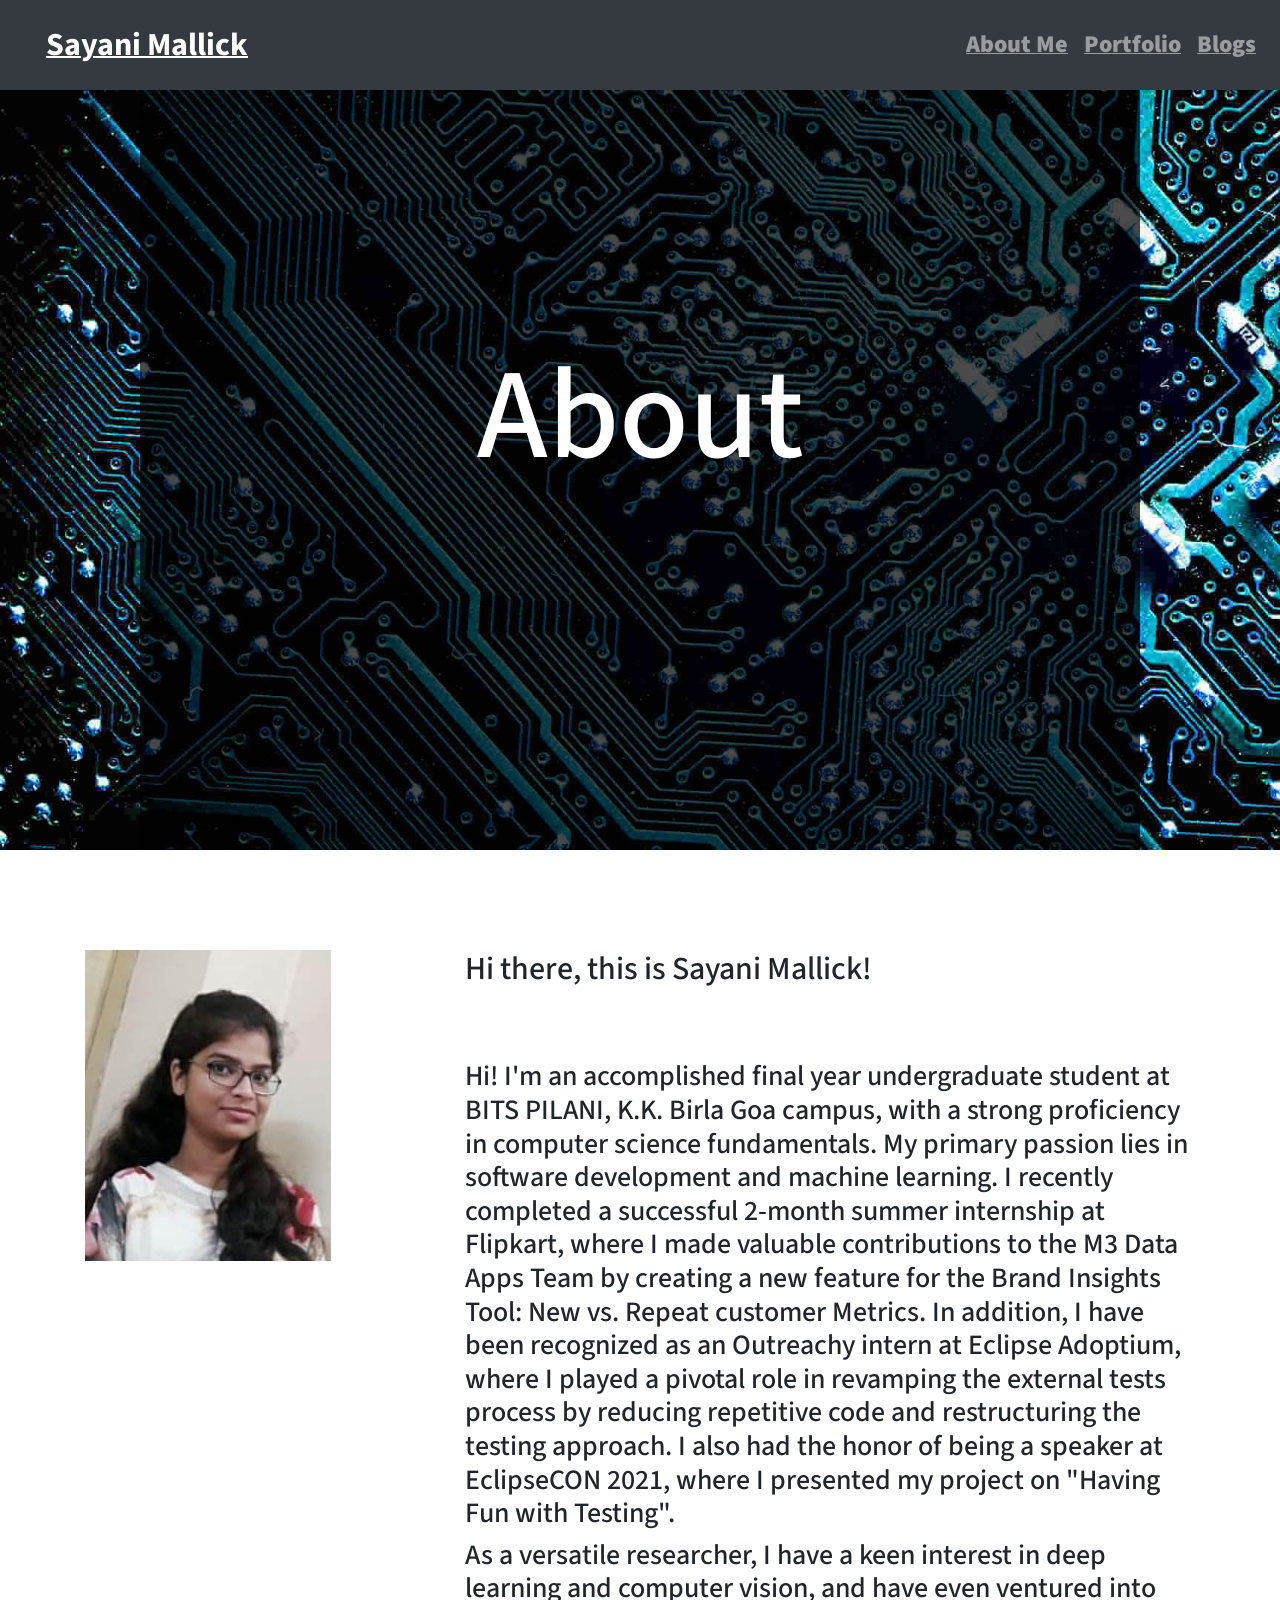
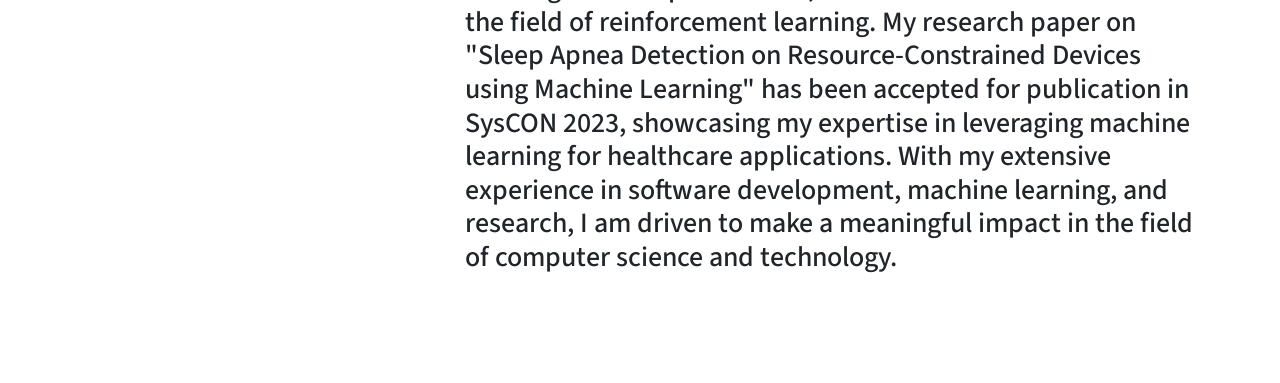
==== commit 03319fc9: "Changes to portfolio" ====
--- a/index.html
+++ b/index.html
@@ -34,7 +34,10 @@
                  
                   <li class="nav-item">
                     <a class="nav-link" href="portfolio.html"><strong><span class="header">Portfolio</span></strong></a>
-                  </li>                 
+                  </li>    
+                  <li class="nav-item">
+                    <a class="nav-link" href="blog.html"><strong><span class="header">Blogs</span></strong></a>
+                  </li>             
                 </ul>      
               </div>
             </nav>
--- a/css/styles2.css
+++ b/css/styles2.css
@@ -322,3 +322,8 @@
     margin:10px;
    
 }
+
+a{
+    color: black;
+    text-decoration: underline;
+}
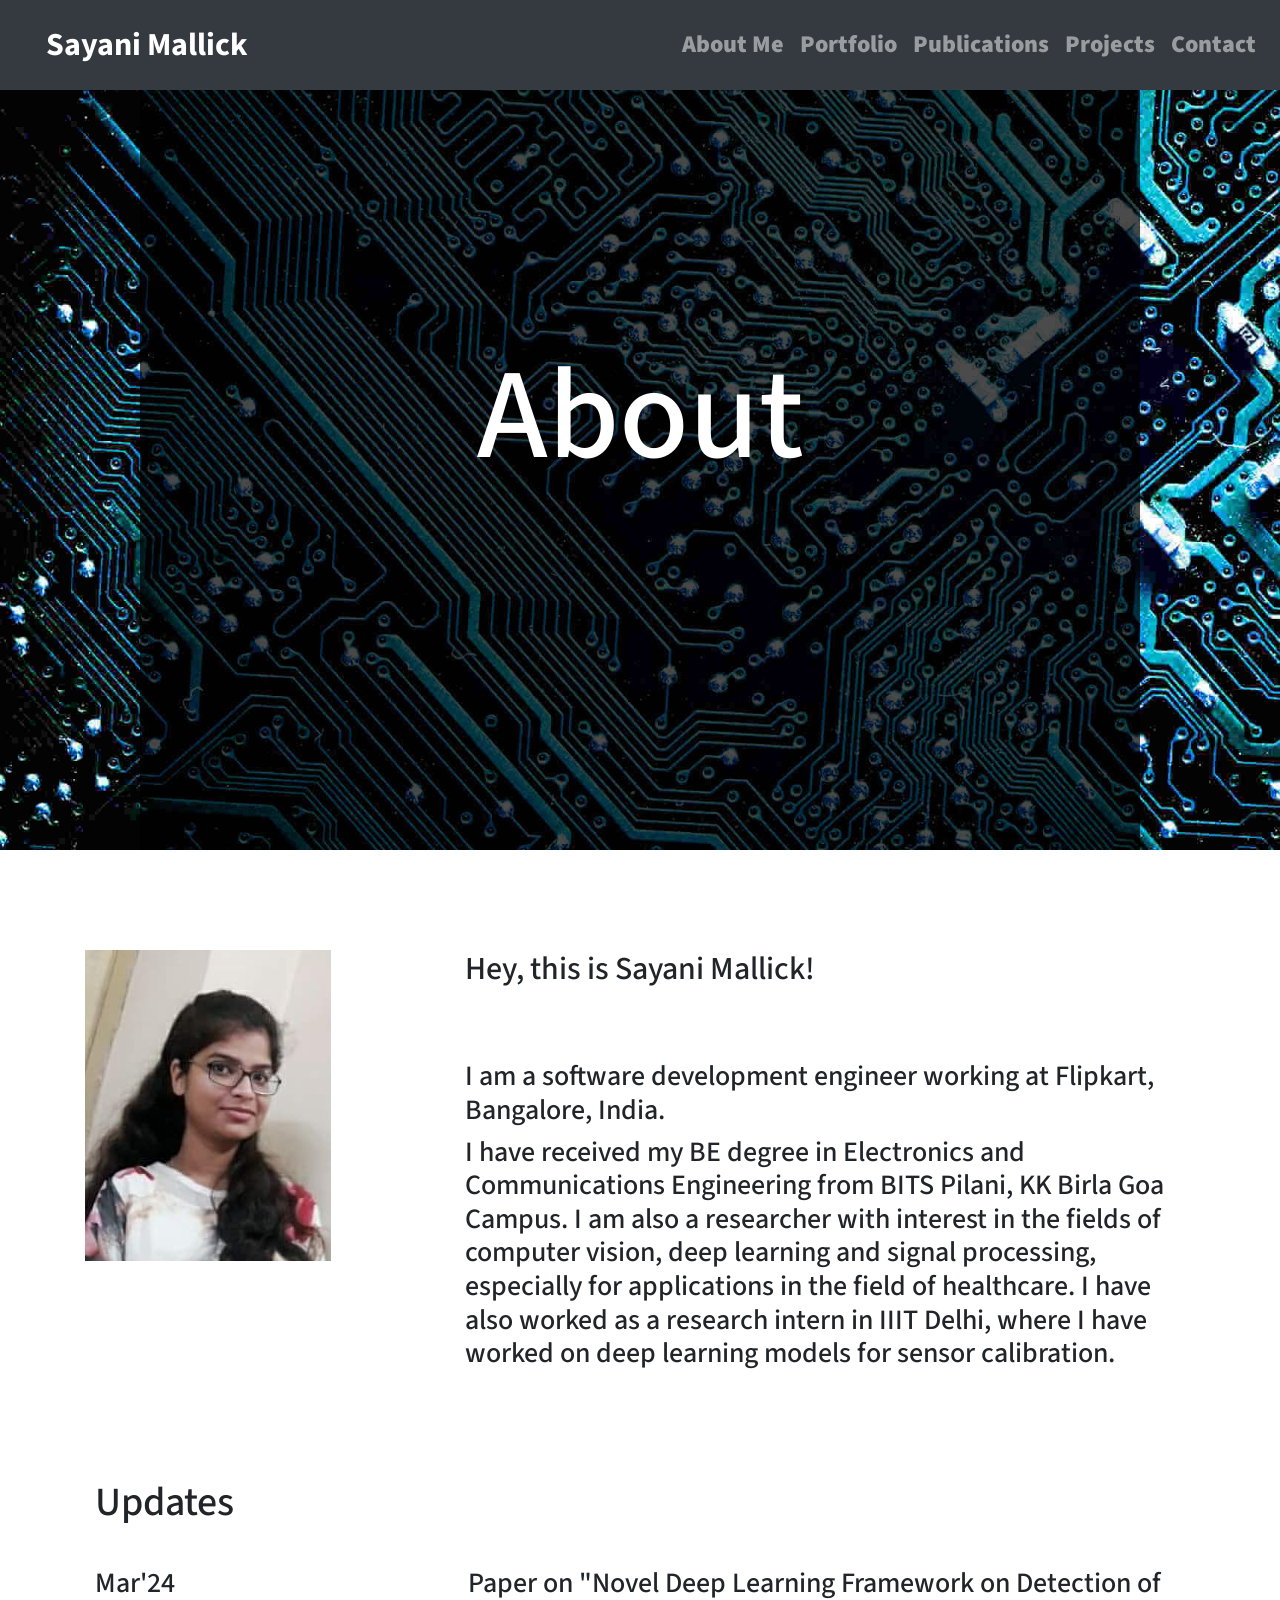
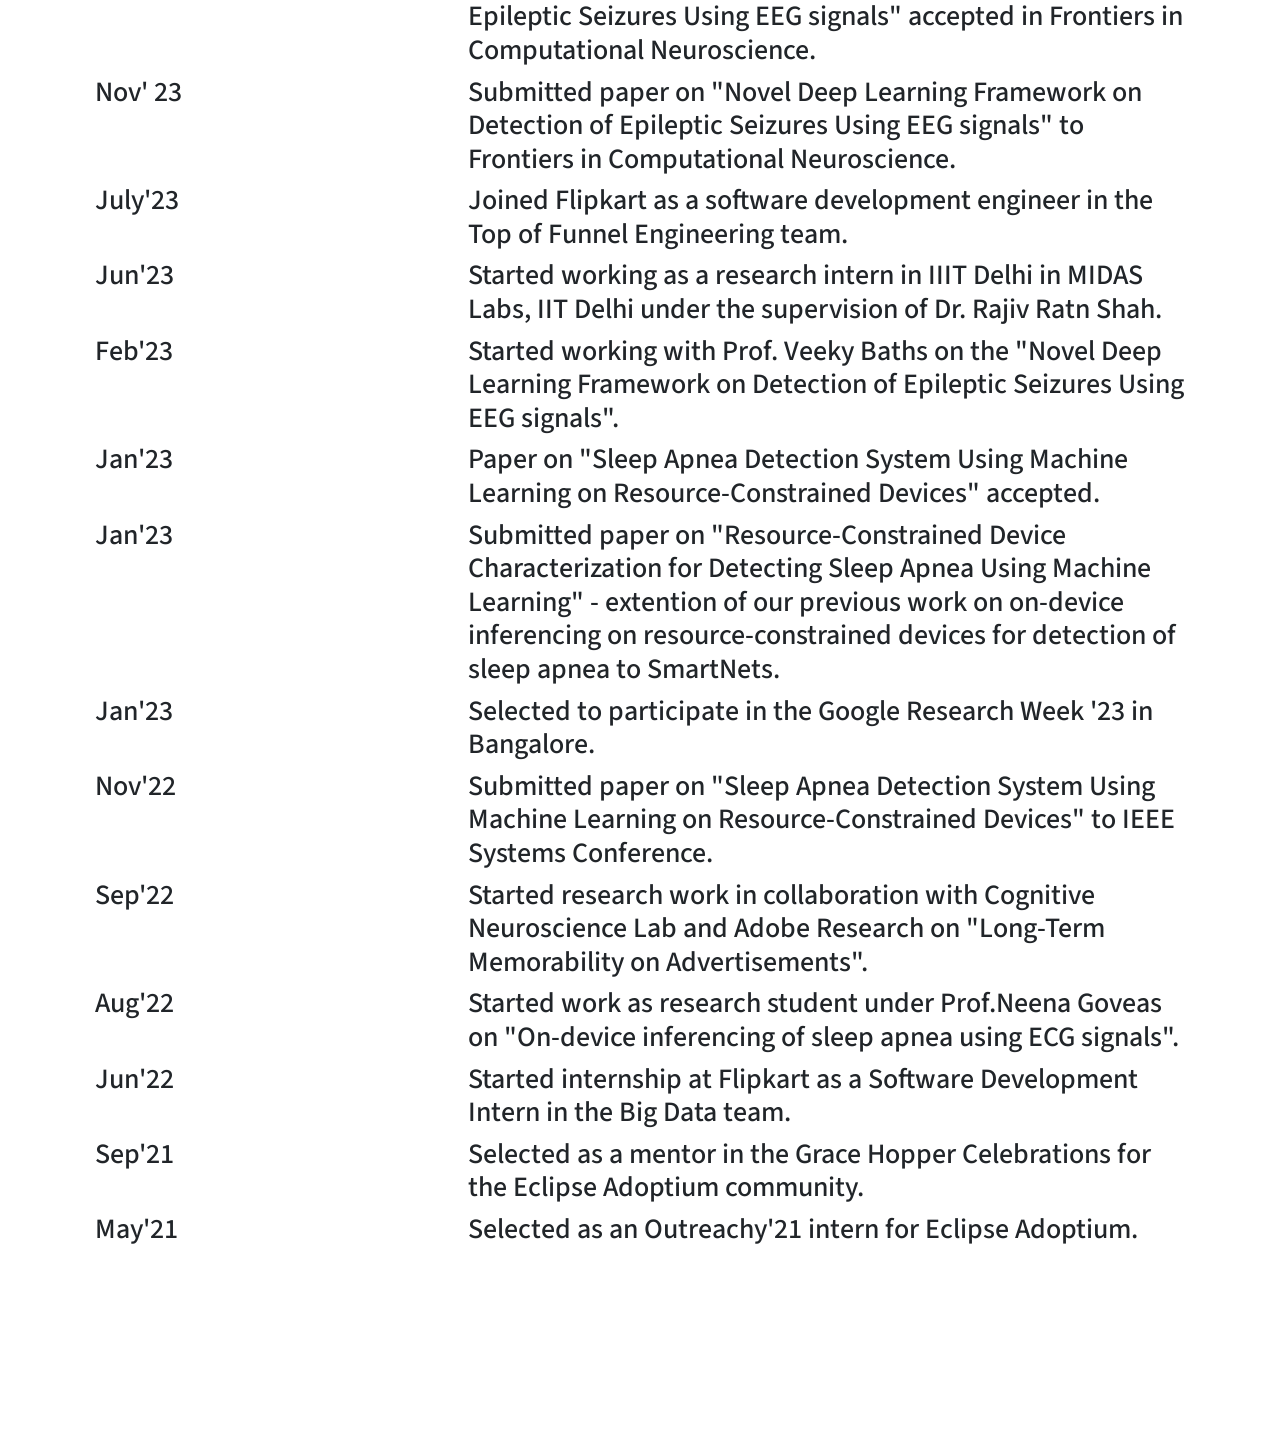
==== commit 75828486: "Changed website" ====
--- a/index.html
+++ b/index.html
@@ -34,10 +34,16 @@
                  
                   <li class="nav-item">
                     <a class="nav-link" href="portfolio.html"><strong><span class="header">Portfolio</span></strong></a>
-                  </li>    
-                  <li class="nav-item">
-                    <a class="nav-link" href="blog.html"><strong><span class="header">Blogs</span></strong></a>
-                  </li>             
+                  </li>     
+                  <li class="nav-item">
+                    <a class="nav-link" href="publications.html"><strong><span class="header">Publications</span></strong></a>
+                  </li> 
+                  <li class="nav-item">
+                    <a class="nav-link" href="projects.html"><strong><span class="header">Projects</span></strong></a>
+                  </li>  
+                  <li class="nav-item">
+                    <a class="nav-link" href="contact.html"><strong><span class="header">Contact</span></strong></a>
+                  </li>            
                 </ul>      
               </div>
             </nav>
@@ -56,16 +62,174 @@
               <div class="col-lg-4">
                 <img src="images/sayani.jpg" style="margin-bottom:20px ;"> </div>
               <div class="col-lg-8">
-                <h2>Hi there, this is Sayani Mallick!</h2>
+                <h2> Hey, this is Sayani Mallick!</h2>
                 <br>
                 <br>
-                <h3>Hi! I'm an accomplished final year undergraduate student at BITS PILANI, K.K. Birla Goa campus, with a strong proficiency in computer science fundamentals. My primary passion lies in software development and machine learning. I recently completed a successful 2-month summer internship at Flipkart, where I made valuable contributions to the M3 Data Apps Team by creating a new feature for the Brand Insights Tool: New vs. Repeat customer Metrics.
+                <h3>I am a software development engineer working at Flipkart, Bangalore, India.</h3>
+                <h3>I have received my BE degree in Electronics and Communications Engineering from BITS Pilani, KK Birla Goa Campus. I am also a researcher with interest in the fields of computer vision, deep learning and signal processing, especially for applications in the field of healthcare. I have also worked as a research intern in IIIT Delhi, where I have worked on deep learning models for sensor calibration. </h3>
+            </div>
+            <div id="aboutme" class="container-fluid">
+              <div class="container">
+                <div class="row">
+                  <div class="col-lg-12">
+                    <h1>Updates</h1>
+                    <br>
+                  </div>
+                </div>
+                <div class="row">
+                  <div class="col-lg-4">
+                    <h3>Mar'24</h3>
+                  </div>
+                  <div class="col-lg-8">
+                    <h3>
+                      Paper on "Novel Deep Learning Framework on Detection of Epileptic Seizures Using EEG signals" accepted in Frontiers in Computational Neuroscience.
+                    </h3>
+                  </div>
+                </div>
+                
+                <div class="row">
+                  <div class="col-lg-4">
+                    <h3>Nov' 23</h3>
+                  </div>
+                  <div class="col-lg-8">
+                    <h3>
+                      Submitted paper on "Novel Deep Learning Framework on Detection of Epileptic Seizures Using EEG signals" to Frontiers in Computational Neuroscience.
+                    </h3>
+                  </div>
+                </div>
+                
+                <div class="row">
+                  <div class="col-lg-4">
+                    <h3>July'23</h3>
+                  </div>
+                  <div class="col-lg-8">
+                    <h3>
+                      Joined Flipkart as a software development engineer in the Top of Funnel Engineering team.
+                    </h3>
+                  </div>
+                </div>
+                
+                <div class="row">
+                  <div class="col-lg-4">
+                    <h3>Jun'23</h3>
+                  </div>
+                  <div class="col-lg-8">
+                    <h3>
+                      Started working as a research intern in IIIT Delhi in MIDAS Labs, IIT Delhi under the supervision of Dr. Rajiv Ratn Shah.
+                    </h3>
+                  </div>
+                </div>
+                
+                <div class="row">
+                  <div class="col-lg-4">
+                    <h3>Feb'23</h3>
+                  </div>
+                  <div class="col-lg-8">
+                    <h3>
+                      Started working with Prof. Veeky Baths on the "Novel Deep Learning Framework on Detection of Epileptic Seizures Using EEG signals".
+                    </h3>
+                  </div>
+                </div>
+                
+                <div class="row">
+                  <div class="col-lg-4">
+                    <h3>Jan'23</h3>
+                  </div>
+                  <div class="col-lg-8">
+                    <h3>
+                      Paper on "Sleep Apnea Detection System Using Machine Learning on Resource-Constrained Devices" accepted.
+                    </h3>
+                  </div>
+                </div>
+                
+                <div class="row">
+                  <div class="col-lg-4">
+                    <h3>Jan'23</h3>
+                  </div>
+                  <div class="col-lg-8">
+                    <h3>
+                      Submitted paper on "Resource-Constrained Device Characterization for Detecting Sleep Apnea Using Machine Learning" - extention of our previous work on on-device inferencing on resource-constrained devices for detection of sleep apnea to SmartNets.
+                    </h3>
+                  </div>
+                </div>
+                
+                <div class="row">
+                  <div class="col-lg-4">
+                    <h3>Jan'23</h3>
+                  </div>
+                  <div class="col-lg-8">
+                    <h3>
+                      Selected to participate in the Google Research Week '23 in Bangalore.
+                    </h3>
+                  </div>
+                </div>
 
-                  In addition, I have been recognized as an Outreachy intern at Eclipse Adoptium, where I played a pivotal role in revamping the external tests process by reducing repetitive code and restructuring the testing approach. I also had the honor of being a speaker at EclipseCON 2021, where I presented my project on "Having Fun with Testing".</h3>
-                  
-                <h3>As a versatile researcher, I have a keen interest in deep learning and computer vision, and have even ventured into the field of reinforcement learning. My research paper on "Sleep Apnea Detection on Resource-Constrained Devices using Machine Learning" has been accepted for publication in SysCON 2023, showcasing my expertise in leveraging machine learning for healthcare applications.
-                  
-                  With my extensive experience in software development, machine learning, and research, I am driven to make a meaningful impact in the field of computer science and technology.</h3>
+                <div class="row">
+                  <div class="col-lg-4">
+                    <h3>Nov'22</h3>
+                  </div>
+                  <div class="col-lg-8">
+                    <h3>
+                      Submitted paper on "Sleep Apnea Detection System Using Machine Learning on Resource-Constrained Devices" to IEEE Systems Conference.
+                    </h3>
+                  </div>
+                </div>
+                
+                <div class="row">
+                  <div class="col-lg-4">
+                    <h3>Sep'22</h3>
+                  </div>
+                  <div class="col-lg-8">
+                    <h3>
+                      Started research work in collaboration with Cognitive Neuroscience Lab and Adobe Research on "Long-Term Memorability on Advertisements".
+                    </h3>
+                  </div>
+                </div>
+                
+                <div class="row">
+                  <div class="col-lg-4">
+                    <h3>Aug'22</h3>
+                  </div>
+                  <div class="col-lg-8">
+                    <h3>
+                      Started work as research student under Prof.Neena Goveas on "On-device inferencing of sleep apnea using ECG signals".
+                    </h3>
+                  </div>
+                </div>
+                
+                <div class="row">
+                  <div class="col-lg-4">
+                    <h3>Jun'22</h3>
+                  </div>
+                  <div class="col-lg-8">
+                    <h3>
+                      Started internship at Flipkart as a Software Development Intern in the Big Data team.
+                    </h3>
+                  </div>
+                </div>
+
+                <div class="row">
+                  <div class="col-lg-4">
+                    <h3>Sep'21</h3>
+                  </div>
+                  <div class="col-lg-8">
+                    <h3>
+                      Selected as a mentor in the Grace Hopper Celebrations for the Eclipse Adoptium community.
+                    </h3>
+                  </div>
+                </div> 
+                
+                <div class="row">
+                  <div class="col-lg-4">
+                    <h3>May'21</h3>
+                  </div>
+                  <div class="col-lg-8">
+                    <h3>
+                      Selected as an Outreachy'21 intern for Eclipse Adoptium.
+                    </h3>
+                  </div>
+                </div>                
+              </div>
             </div>
           </div>
           
--- a/css/styles2.css
+++ b/css/styles2.css
@@ -12,9 +12,8 @@
 body{
     font-family: 'Source Sans Pro', sans-serif;
     line-height: 2;
-
-
-}
+}
+
 #na{
     margin-bottom:50px;
 }
@@ -325,5 +324,5 @@
 
 a{
     color: black;
-    text-decoration: underline;
-}
+    text-decoration: no underline;
+}
